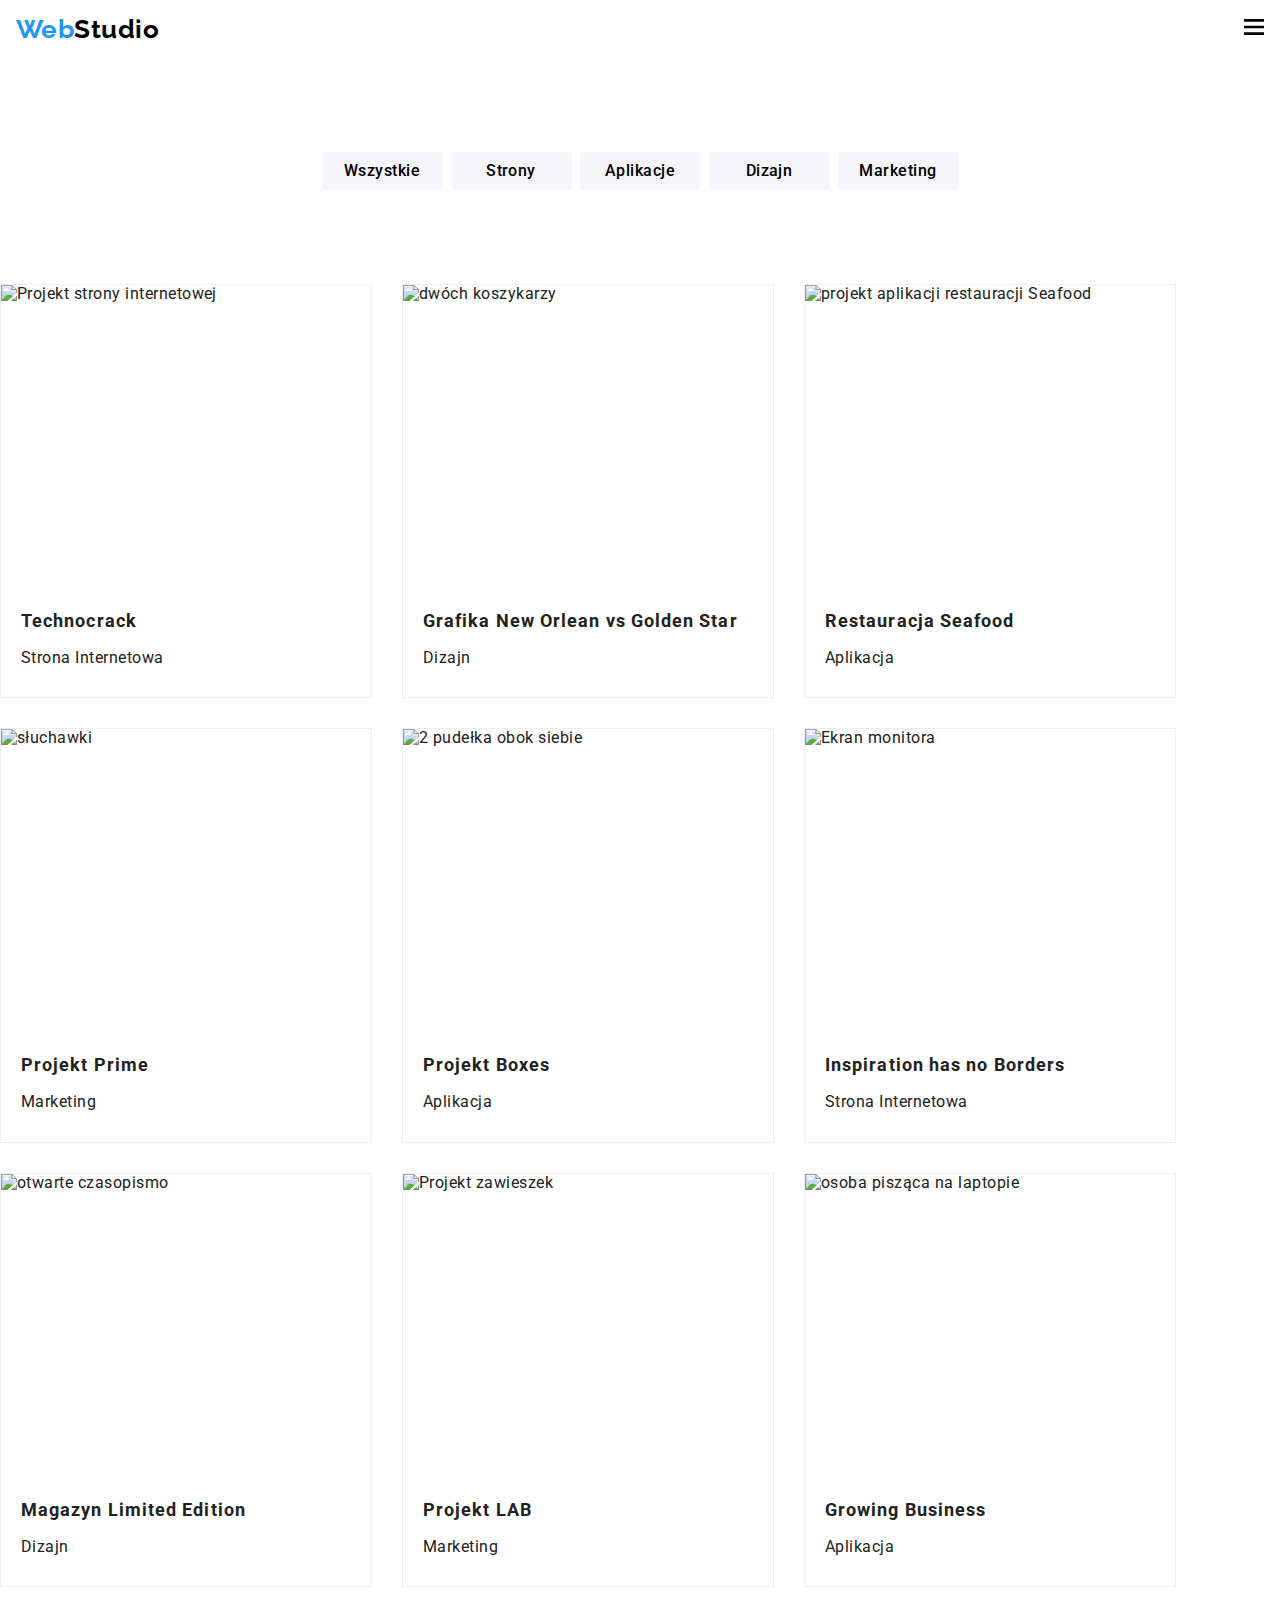
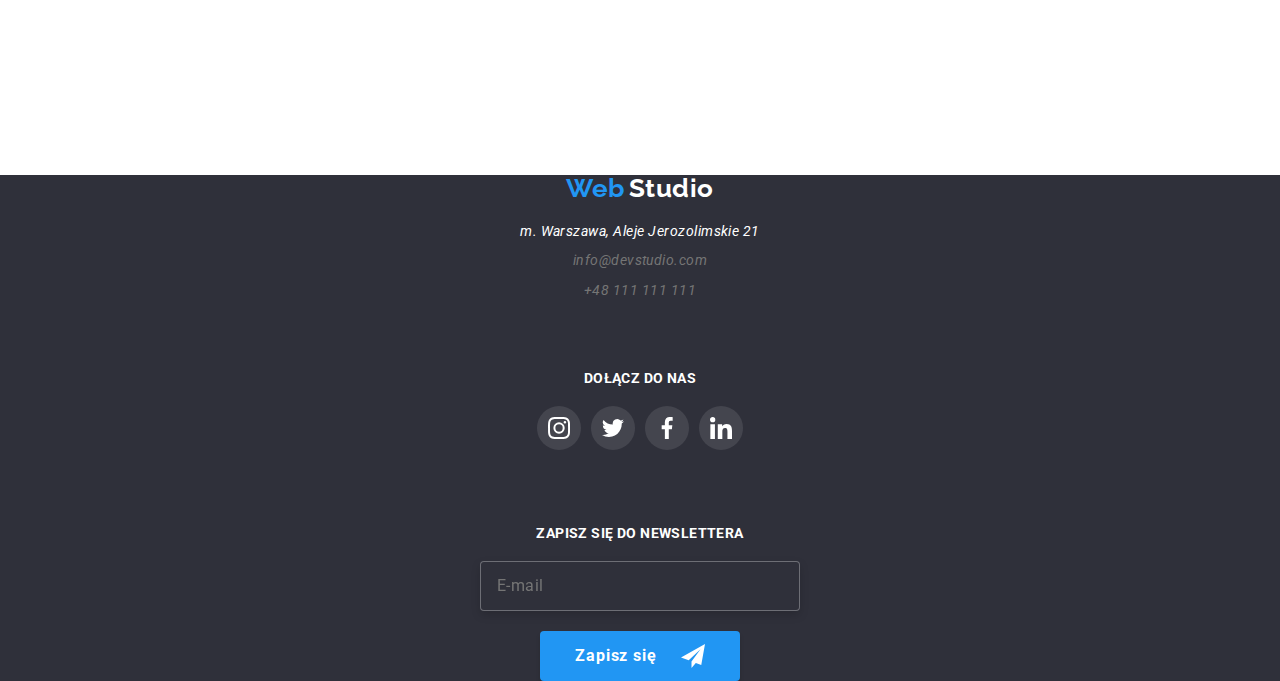
==== portfolio.html @ 6a8b22ce "index-mobile" ====
<!DOCTYPE html>
<html lang="pl">
	<head>
		<meta charset="UTF-8" />
		<meta http-equiv="X-UA-Compatible" content="IE=edge" />
		<meta name="viewport" content="width=device-width, initial-scale=1.0" />
		<link rel="preconnect" href="https://fonts.googleapis.com" />
		<link rel="preconnect" href="https://fonts.gstatic.com" crossorigin />
		<link
			href="https://fonts.googleapis.com/css2?family=Raleway:wght@700&family=Roboto:wght@400;500;700;900&display=swap"
			rel="stylesheet"
		/>
		<link rel="stylesheet" href="./css/modern-normalise.css" />
		<link rel="stylesheet" href="./css/main.min.css" />
		<title>Studio</title>
	</head>
	<body>
		<header class="header container">
			<a class="link" href="./index.html">
				<span class="header--logo-one">Web</span
				><span class="header--logo-two">Studio </span>
			</a>
			<nav class="navigation">
				<ul class="navigation__list">
					<li class="navigation__list-item">
						<a class="link" href="./index.html"
							><span class="link">Agencja</span></a
						>
					</li>
					<li class="navigation__list-item">
						<a class="link navigation--active" href="./portfolio.html"
							><span class="navigation--active-site">Portfolio</span></a
						>
					</li>
					<li class="navigation__list-item">
						<a class="link" href="#">Kontakt</a>
					</li>
				</ul>
			</nav>
			<ul class="contacts">
				<li>
					<a
						class="contacts__link header__link"
						href="mailto:info@devstudio.com"
					>
						<svg class="contacts__link--icon">
							<use
								href="./images/icons.svg#icon-envelope"
								width="16"
								height="12"
								y="2"
							></use></svg
						>info@devstudio.com</a
					>
				</li>
				<li>
					<a class="contacts__link header__link" href="tel:+48111111111">
						<svg class="contacts__link--icon">
							<use
								href="./images/icons.svg#icon-smartphone"
								width="10"
								height="16"
								x="3"
							></use></svg
						>+48 111 111 111
					</a>
				</li>
			</ul>
			<svg class="navigation__portable-menu">
				<use href="./images/icons.svg#icon-menu" width="24" height="16"></use>
			</svg>
		</header>
		<main>
			<div class="container">
				<section class="section">
					<ul class="filter">
						<li>
							<button class="filter__button" type="button">Wszystkie</button>
						</li>
						<li>
							<button class="filter__button" type="button">Strony</button>
						</li>
						<li>
							<button class="filter__button" type="button">Aplikacje</button>
						</li>
						<li>
							<button class="filter__button" type="button">Dizajn</button>
						</li>
						<li>
							<button class="filter__button" type="button">Marketing</button>
						</li>
					</ul>
				</section>
				<section class="section">
					<ul class="card">
						<li class="card__item">
							<img
								src="./images/portfolio-img-1.jpg"
								alt="Projekt strony internetowej"
								width="370"
								height="294"
							/>
							<div class="card__description">
								<h3>Technocrack</h3>
								<p>Strona Internetowa</p>
							</div>
							<div class="card__item--overlay">
								<p>
									Technocrack jest popularną platformą wykorzystywaną do
									rozpowszechniania koronawirusa. Firmy wykorzystują tę
									platformę do celów szpiegowskich i ataków na niezabezpieczone
									serwery konkurencji
								</p>
							</div>
						</li>
						<li class="card__item">
							<img
								src="./images/portfolio-img-2.jpg"
								alt="dwóch koszykarzy"
								width="370"
								height="294"
							/>
							<div class="card__description">
								<h3>Grafika New Orlean vs Golden Star</h3>
								<p>Dizajn</p>
							</div>
							<div class="card__item--overlay">
								<p>
									Technocrack jest popularną platformą wykorzystywaną do
									rozpowszechniania koronawirusa. Firmy wykorzystują tę
									platformę do celów szpiegowskich i ataków na niezabezpieczone
									serwery konkurencji
								</p>
							</div>
						</li>
						<li class="card__item">
							<img
								src="./images/portfolio-img-3.jpg"
								alt="projekt aplikacji restauracji Seafood"
								width="370"
								height="294"
							/>
							<div class="card__description">
								<h3>Restauracja Seafood</h3>
								<p>Aplikacja</p>
							</div>
							<div class="card__item--overlay">
								<p>
									Technocrack jest popularną platformą wykorzystywaną do
									rozpowszechniania koronawirusa. Firmy wykorzystują tę
									platformę do celów szpiegowskich i ataków na niezabezpieczone
									serwery konkurencji
								</p>
							</div>
						</li>
						<li class="card__item">
							<img
								src="./images/portfolio-img-4.jpg"
								alt="słuchawki"
								width="370"
								height="294"
							/>
							<div class="card__description">
								<h3>Projekt Prime</h3>
								<p>Marketing</p>
							</div>
							<div class="card__item--overlay">
								<p>
									Technocrack jest popularną platformą wykorzystywaną do
									rozpowszechniania koronawirusa. Firmy wykorzystują tę
									platformę do celów szpiegowskich i ataków na niezabezpieczone
									serwery konkurencji
								</p>
							</div>
						</li>
						<li class="card__item">
							<img
								src="./images/portfolio-img-5.jpg"
								alt="2 pudełka obok siebie"
								width="370"
								height="294"
							/>
							<div class="card__description">
								<h3>Projekt Boxes</h3>
								<p>Aplikacja</p>
							</div>
							<div class="card__item--overlay">
								<p>
									Technocrack jest popularną platformą wykorzystywaną do
									rozpowszechniania koronawirusa. Firmy wykorzystują tę
									platformę do celów szpiegowskich i ataków na niezabezpieczone
									serwery konkurencji
								</p>
							</div>
						</li>
						<li class="card__item">
							<img
								src="./images/portfolio-img-6.jpg"
								alt="Ekran monitora"
								width="370"
								height="294"
							/>
							<div class="card__description">
								<h3>Inspiration has no Borders</h3>
								<p>Strona Internetowa</p>
							</div>
							<div class="card__item--overlay">
								<p>
									Technocrack jest popularną platformą wykorzystywaną do
									rozpowszechniania koronawirusa. Firmy wykorzystują tę
									platformę do celów szpiegowskich i ataków na niezabezpieczone
									serwery konkurencji
								</p>
							</div>
						</li>
						<li class="card__item">
							<img
								src="./images/portfolio-img-7.jpg"
								alt="otwarte czasopismo"
								width="370"
								height="294"
							/>
							<div class="card__description">
								<h3>Magazyn Limited Edition</h3>
								<p>Dizajn</p>
							</div>
							<div class="card__item--overlay">
								<p>
									Technocrack jest popularną platformą wykorzystywaną do
									rozpowszechniania koronawirusa. Firmy wykorzystują tę
									platformę do celów szpiegowskich i ataków na niezabezpieczone
									serwery konkurencji
								</p>
							</div>
						</li>
						<li class="card__item">
							<img
								src="./images/portfolio-img-8.jpg"
								alt="Projekt zawieszek"
								width="370"
								height="294"
							/>
							<div class="card__description">
								<h3>Projekt LAB</h3>
								<p>Marketing</p>
							</div>
							<div class="card__item--overlay">
								<p>
									Technocrack jest popularną platformą wykorzystywaną do
									rozpowszechniania koronawirusa. Firmy wykorzystują tę
									platformę do celów szpiegowskich i ataków na niezabezpieczone
									serwery konkurencji
								</p>
							</div>
						</li>
						<li class="card__item">
							<img
								src="./images/portfolio-img-9.jpg"
								alt="osoba pisząca na laptopie"
								width="370"
								height="294"
							/>
							<div class="card__description">
								<h3>Growing Business</h3>
								<p>Aplikacja</p>
							</div>
							<div class="card__item--overlay">
								<p>
									Technocrack jest popularną platformą wykorzystywaną do
									rozpowszechniania koronawirusa. Firmy wykorzystują tę
									platformę do celów szpiegowskich i ataków na niezabezpieczone
									serwery konkurencji
								</p>
							</div>
						</li>
					</ul>
				</section>
			</div>
		</main>
		<footer class="footer">
			<div class="footer__contacts">
				<a class="logo" href="./index.html">
					<span class="header--logo-one">Web</span>
					<span class="logo--three">Studio</span>
				</a>
				<address class="address">
					m. Warszawa, Aleje Jerozolimskie 21
					<a
						class="adress__contacts address__link"
						href="mailto:info@devstudio.com"
						>info@devstudio.com</a
					>
					<a class="adress__contacts address__link" href="tel:+48111111111"
						>+48 111 111 111</a
					>
				</address>
			</div>
			<div class="join-us">
				<p class="join-us--text">Dołącz do nas</p>
				<ul class="social-list">
					<li>
						<svg class="social-list--icons">
							<use
								href="./images/icons.svg#icon-instagram-2"
								width="22"
								height="22"
								x="11"
								y="11"
							></use>
						</svg>
					</li>
					<li>
						<svg class="social-list--icons">
							<use
								href="./images/icons.svg#icon-twitter-1"
								width="22"
								height="22"
								x="11"
								y="11"
							></use>
						</svg>
					</li>
					<li>
						<svg class="social-list--icons">
							<use
								href="./images/icons.svg#icon-facebook-1"
								width="22"
								height="22"
								x="11"
								y="11"
							></use>
						</svg>
					</li>
					<li>
						<svg class="social-list--icons">
							<use
								href="./images/icons.svg#icon-linkedin-1"
								width="22"
								height="22"
								x="11"
								y="11"
							></use>
						</svg>
					</li>
				</ul>
			</div>
			<div class="newsletter">
				<p>ZAPISZ SIĘ DO NEWSLETTERA</p>
				<form class="newsletter__form">
					<input type="text" placeholder="E-mail" name="email" required />
					<button type="submit">
						<span>Zapisz się</span>
						<svg class="newsletter__submit-icon">
							<use
								href="./images/icons.svg#icon-send"
								height="24"
								width="24"
							></use>
						</svg>
					</button>
				</form>
			</div>
		</footer>
	</body>
</html>
---- css/modern-normalise.css ----
/*! modern-normalize v1.1.0 | MIT License | https://github.com/sindresorhus/modern-normalize */

/*
Document
========
*/

/**
Use a better box model (opinionated).
*/

*,
::before,
::after {
	box-sizing: border-box;
}

/**
Use a more readable tab size (opinionated).
*/

html {
	-moz-tab-size: 4;
	tab-size: 4;
}

/**
1. Correct the line height in all browsers.
2. Prevent adjustments of font size after orientation changes in iOS.
*/

html {
	line-height: 1.15; /* 1 */
	-webkit-text-size-adjust: 100%; /* 2 */
}

/*
Sections
========
*/

/**
Remove the margin in all browsers.
*/

body {
	margin: 0 auto;
}

/**
Improve consistency of default fonts in all browsers. (https://github.com/sindresorhus/modern-normalize/issues/3)
*/

body {
	font-family:
		system-ui,
		-apple-system, /* Firefox supports this but not yet `system-ui` */
		'Segoe UI',
		Roboto,
		Helvetica,
		Arial,
		sans-serif,
		'Apple Color Emoji',
		'Segoe UI Emoji';
}

/*
Grouping content
================
*/

/**
1. Add the correct height in Firefox.
2. Correct the inheritance of border color in Firefox. (https://bugzilla.mozilla.org/show_bug.cgi?id=190655)
*/

hr {
	height: 0; /* 1 */
	color: inherit; /* 2 */
}

/*
Text-level semantics
====================
*/

/**
Add the correct text decoration in Chrome, Edge, and Safari.
*/

abbr[title] {
	text-decoration: underline dotted;
}

/**
Add the correct font weight in Edge and Safari.
*/

b,
strong {
	font-weight: bolder;
}

/**
1. Improve consistency of default fonts in all browsers. (https://github.com/sindresorhus/modern-normalize/issues/3)
2. Correct the odd 'em' font sizing in all browsers.
*/

code,
kbd,
samp,
pre {
	font-family:
		ui-monospace,
		SFMono-Regular,
		Consolas,
		'Liberation Mono',
		Menlo,
		monospace; /* 1 */
	font-size: 1em; /* 2 */
}

/**
Add the correct font size in all browsers.
*/

small {
	font-size: 80%;
}

/**
Prevent 'sub' and 'sup' elements from affecting the line height in all browsers.
*/

sub,
sup {
	font-size: 75%;
	line-height: 0;
	position: relative;
	vertical-align: baseline;
}

sub {
	bottom: -0.25em;
}

sup {
	top: -0.5em;
}

/*
Tabular data
============
*/

/**
1. Remove text indentation from table contents in Chrome and Safari. (https://bugs.chromium.org/p/chromium/issues/detail?id=999088, https://bugs.webkit.org/show_bug.cgi?id=201297)
2. Correct table border color inheritance in all Chrome and Safari. (https://bugs.chromium.org/p/chromium/issues/detail?id=935729, https://bugs.webkit.org/show_bug.cgi?id=195016)
*/

table {
	text-indent: 0; /* 1 */
	border-color: inherit; /* 2 */
}

/*
Forms
=====
*/

/**
1. Change the font styles in all browsers.
2. Remove the margin in Firefox and Safari.
*/

button,
input,
optgroup,
select,
textarea {
	font-family: inherit; /* 1 */
	font-size: 100%; /* 1 */
	line-height: 1.15; /* 1 */
	margin: 0; /* 2 */
}

/**
Remove the inheritance of text transform in Edge and Firefox.
1. Remove the inheritance of text transform in Firefox.
*/

button,
select { /* 1 */
	text-transform: none;
}

/**
Correct the inability to style clickable types in iOS and Safari.
*/

button,
[type='button'],
[type='reset'],
[type='submit'] {
	-webkit-appearance: button;
}

/**
Remove the inner border and padding in Firefox.
*/

::-moz-focus-inner {
	border-style: none;
	padding: 0;
}

/**
Restore the focus styles unset by the previous rule.
*/

:-moz-focusring {
	outline: 1px dotted ButtonText;
}

/**
Remove the additional ':invalid' styles in Firefox.
See: https://github.com/mozilla/gecko-dev/blob/2f9eacd9d3d995c937b4251a5557d95d494c9be1/layout/style/res/forms.css#L728-L737
*/

:-moz-ui-invalid {
	box-shadow: none;
}

/**
Remove the padding so developers are not caught out when they zero out 'fieldset' elements in all browsers.
*/

legend {
	padding: 0;
}

/**
Add the correct vertical alignment in Chrome and Firefox.
*/

progress {
	vertical-align: baseline;
}

/**
Correct the cursor style of increment and decrement buttons in Safari.
*/

::-webkit-inner-spin-button,
::-webkit-outer-spin-button {
	height: auto;
}

/**
1. Correct the odd appearance in Chrome and Safari.
2. Correct the outline style in Safari.
*/

[type='search'] {
	-webkit-appearance: textfield; /* 1 */
	outline-offset: -2px; /* 2 */
}

/**
Remove the inner padding in Chrome and Safari on macOS.
*/

::-webkit-search-decoration {
	-webkit-appearance: none;
}

/**
1. Correct the inability to style clickable types in iOS and Safari.
2. Change font properties to 'inherit' in Safari.
*/

::-webkit-file-upload-button {
	-webkit-appearance: button; /* 1 */
	font: inherit; /* 2 */
}

/*
Interactive
===========
*/

/*
Add the correct display in Chrome and Safari.
*/

summary {
	display: list-item;
}
---- css/main.min.css ----
.background{display:flex;justify-content:center;align-items:center;flex-direction:column;max-width:1600px;height:400px;gap:30px;background:rgba(47,48,58,.4) url(../images/bg.jpg);background-repeat:no-repeat;background-size:cover;background-position:center;background-blend-mode:darken;box-shadow:0 4px 4px rgba(47,48,58,.4);border-top:1px solid #ececec}.background__order-button{width:200px;height:50px;font-weight:700;line-height:188%;letter-spacing:.06em;color:#fff;background:#2196f3;box-shadow:0px 4px 4px rgba(0,0,0,.15);border-radius:4px;cursor:pointer}.header{display:flex;justify-content:space-between;align-items:center;margin:0 auto;padding:16px 16px;gap:93px}.header__link{text-decoration:none;color:#000;transition:color 250ms cubic-bezier(0.4, 0, 0.2, 1),fill 250ms cubic-bezier(0.4, 0, 0.2, 1)}.header__link:visited{color:#212121}.header__link:hover,.header__link:focus{color:#2196f3;fill:#2196f3}.header--logo-one{font-weight:700;font-size:26px;font-family:"raleway",sans-serif;line-height:100%;color:#2196f3}.header--logo-two{font-weight:700;font-size:26px;font-family:"raleway",sans-serif;line-height:100%;color:#000}.navigation{display:none}.navigation__portable-menu{width:20px;height:20px}.contacts{display:none}.strengths{display:flex;flex-direction:column;flex-wrap:wrap;gap:30px;margin:0 15px}.strengths--icon{display:flex;align-items:center;justify-content:center;width:100%;height:120px;background-color:#f5f5fa;margin-bottom:30px}.strengths__title{font-weight:700;font-size:14px;line-height:100%;text-align:center;text-transform:uppercase}.strengths__description{margin-top:10px;font-size:14px;line-height:146%;text-align:s;color:#757575}.job__section{display:none}.jobs{display:flex;flex-direction:row;flex-wrap:wrap;gap:30px}.jobs__description{display:flex;justify-content:center;align-items:center;flex-direction:row;position:absolute;bottom:0;width:370px;height:70px;background-color:rgba(47,48,58,.8);color:#fff}.jobs__img{padding:0 15px;display:flex;justify-content:center;position:relative}.team{padding:60px 0;background-color:#f5f5fa;width:100%;height:100%}.team__position{display:flex;flex-flow:row wrap;gap:30px}.team__member{margin:0 auto;width:270px;height:428px;background:#fff;box-shadow:0px 1px 3px rgba(0,0,0,.12),0px 1px 1px rgba(0,0,0,.14),0px 2px 1px rgba(0,0,0,.2);border-radius:0px 0px 4px 4px}.team__member--position{display:flex;flex-direction:column;padding-top:30px;gap:10px}.team__member-name{font-weight:500;line-height:100%;text-align:center}.team__member-job{line-height:100%;text-align:center;color:#757575}.team__member-social{display:flex;justify-content:center;margin-top:16px;gap:10px}.team__member-social--icon{fill:#afb1b8;width:44px;height:44px;border-radius:50%;transition:fill,background-color 250ms cubic-bezier(0.4, 0, 0.2, 1);cursor:pointer}.team__member-social--icon:hover,.team__member-social--icon:focus{background-color:#2196f3;fill:#fff}.partners{display:flex;flex-direction:row;justify-content:center;flex-wrap:wrap;gap:30px}.partners__box{width:170px;height:92px;border:1px solid #afb1b8;border-radius:4px;fill:#afb1b8;transition:fill 250ms cubic-bezier(0.4, 0, 0.2, 1);cursor:pointer}.partners__box:hover{fill:#2196f3;border-color:#2196f3}.footer{display:flex;flex-direction:column;justify-content:center;text-align:center;width:100%;height:100%;gap:70px;background-color:#2f303a}.footer__contacts{display:flex;flex-direction:column;align-self:center}.logo{text-decoration:none;padding-bottom:20px}.logo--three{color:#fff;font-weight:700;font-size:26px;font-family:"raleway",sans-serif;line-height:100%}.address{display:flex;flex-direction:column;gap:9px;font-size:14px;line-height:146%;color:#fff}.address__contacts{font-weight:400;font-size:14px;line-height:171%;letter-spacing:.03em}.address__link{text-decoration:none;color:#757575;transition:color 250ms cubic-bezier(0.4, 0, 0.2, 1),fill 250ms cubic-bezier(0.4, 0, 0.2, 1)}.address__link:visited{color:#212121}.address__link:hover,.address__link:focus{color:#2196f3;fill:#2196f3}.join-us{display:flex;flex-direction:column;align-self:center}.join-us--text{padding-bottom:20px;font-weight:700;font-size:14px;line-height:16px;letter-spacing:.03em;text-transform:uppercase;color:#fff}.social-list{display:flex;flex-direction:row;gap:10px}.social-list--icons{background-color:rgba(255,255,255,.1);color:#757575;width:44px;height:44px;border-radius:50%;cursor:pointer;fill:#fff;transition:background-color 250ms cubic-bezier(0.4, 0, 0.2, 1)}.social-list--icons:hover,.social-list--icons:focus{background-color:#2196f3}.newsletter{display:flex;flex-direction:column;align-self:center}.newsletter p{padding-bottom:20px;font-weight:700;font-size:14px;line-height:16px;letter-spacing:.03em;text-transform:uppercase;color:#fff}.newsletter__form{display:flex;flex-direction:column;gap:20px}.newsletter__form button{margin:auto;display:flex;justify-content:center;align-items:center;flex-direction:row;width:200px;height:50px;gap:24px;font-weight:700;font-size:16px;line-height:30px;letter-spacing:.06em;color:#fff;fill:#fff;background:#2196f3;box-shadow:0px 4px 4px rgba(0,0,0,.15);border-radius:4px;border:none;cursor:pointer}.newsletter__form input{background-color:#2f303a;color:rgba(255,255,255,.6);min-width:320px;margin:0 auto;padding-left:16px;height:50px;font-weight:400;font-size:16px;line-height:125%;letter-spacing:.03em;border:1px solid rgba(255,255,255,.3);filter:drop-shadow(0px 4px 4px rgba(0, 0, 0, 0.15));border-radius:4px}.newsletter__submit-icon{width:24px;height:24px}.backdrop{position:fixed;left:0;top:0;width:100%;height:100%;background-color:rgba(0,0,0,.1);transition:transform .5s,opacity .5s,visibility .5s;transform:translateX(0) translateY(0) scale(1);opacity:1;visibility:visible}.close-btn{position:absolute;top:8px;right:8px;width:30px;height:30px;background-color:#fff;border:1px solid rgba(0,0,0,.1);border-radius:50%;cursor:pointer}.is-hidden{opacity:0;visibility:hidden;pointer-events:none;opacity:0}.modal{position:absolute;top:50%;left:50%;transform:translate(-50%, -50%);padding:0 15px;width:528px;min-height:581px;background-color:#fff}.modal__agrement{display:flex;flex-direction:row-reverse;flex-wrap:nowrap;gap:8px}.modal__agrement--blue-text{color:#2196f3}.modal__agrement span{font-weight:400;font-size:14px;line-height:171%;letter-spacing:.03em;color:#757575}.modal__agrement--checkbox{display:flex;align-self:center;width:16px;height:15px}.modal__text{display:flex;flex-direction:column;position:relative;margin-bottom:10px;font-weight:400;font-size:12px;line-height:14px;letter-spacing:.01em;color:#757575}.modal__input{display:inline-block;margin-top:4px;padding-left:42px;width:448px;height:40px;border:1px solid rgba(33,33,33,.2);border-radius:4px;transition:border-color 250ms cubic-bezier(0.4, 0, 0.2, 1)}.modal__input--icon{position:absolute;bottom:11px;margin-left:12px;width:18px;height:18px;fill:#000;transition:fill 250ms cubic-bezier(0.4, 0, 0.2, 1)}.modal__textarea{margin-top:4px;padding-top:12px;padding-left:16px;resize:none;width:448px;border:1px solid rgba(33,33,33,.2);border-radius:4px;transition:border-color 250ms cubic-bezier(0.4, 0, 0.2, 1)}.modal__form{display:flex;justify-content:center;align-items:center;flex-direction:column}.modal__submit-btn{display:flex;justify-content:center;align-items:center;flex-direction:row;margin-top:28px;width:200px;height:50px;font-weight:700;font-size:16px;line-height:188%;letter-spacing:.06em;color:#fff;background-color:#2196f3;box-shadow:0px 4px 4px rgba(0,0,0,.15);border-radius:4px;border:none;cursor:pointer}.modal__input:focus,.modal__input:active,.modal__textarea:active,.modal__textarea:focus{outline-style:none;border-color:#2196f3}.modal__input:focus+.modal__input--icon,.modal__input:active+.modal__input--icon{fill:#2196f3}.filter{display:flex;flex-direction:row;justify-content:center;gap:8px}.filter__button{width:121px;height:38px;text-align:center;font-weight:500;font-size:16px;line-height:139%;letter-spacing:.03em;background-color:#f5f5fa;border-radius:4px;border:0;cursor:pointer;transition:box-shadow,color,background-color 250ms cubic-bezier(0.4, 0, 0.2, 1)}.filter__button:focus,.filter__button:hover,.filter__button:active{background-color:#2196f3;border-radius:4px;color:#fff;box-shadow:0px 4px 4px rgba(0,0,0,.25)}.card{display:flex;flex-wrap:wrap;padding-bottom:94px;gap:30px;-moz-column-gap:30px;column-gap:30px}.card__item{display:block;position:relative;overflow:hidden;border:1px solid #eee;cursor:pointer;transition:box-shadow 250ms cubic-bezier(0.4, 0, 0.2, 1)}.card__item:hover{box-shadow:0px 1px 1p rgba(0,0,0,.12),0px 4px 4px rgba(0,0,0,.06),1px 4px 6px rgba(0,0,0,.16)}.card__item:hover .card__item--overlay{transform:translateY(0)}.card__item img{display:block}.card__item--overlay{display:flex;align-items:center;position:absolute;top:0;left:0;width:100%;height:294px;transform:translateY(100%);transition:transform 250ms cubic-bezier(0.4, 0, 0.2, 1);background-color:#2196f3}.card__item--overlay p{color:#fff;font-weight:400;font-size:18px;line-height:156%;letter-spacing:.03em;padding:0 35px}.card__description{display:flex;flex-direction:column;position:relative;padding:24px 20px;gap:4px;z-index:3;background-color:#fff}.card__description h3{font-weight:700;font-size:18px;line-height:200%;letter-spacing:.06em}.card__description p{font-weight:400;font-size:16px;line-height:188%;letter-spacing:.03em}*{margin:0;padding:0;box-sizing:border-box;list-style:none;text-decoration:none}body{letter-spacing:.03em;font-weight:400;font-size:16px;letter-spacing:.03em;color:#212121;font-family:"Roboto",sans-serif}.container{margin:0 auto;width:100%}.section{margin:94px 0}h1{text-align:center;align-items:center;font-weight:900;font-size:44px;line-height:136%;letter-spacing:.06em;text-transform:uppercase;color:#fff}h2{font-weight:700;font-size:36px;line-height:100%;text-align:center;margin-bottom:50px}h4{font-weight:700;font-size:20px;line-height:23px;text-align:center;letter-spacing:.03em;color:#212121;padding:39px 0 12px 0}.menu-toggle{min-height:40px;min-width:40px;display:flex;align-items:center;justify-content:center;margin:0;padding:0;background-color:rgba(0,0,0,0);cursor:pointer;border:none;border-radius:50%;outline:none}.menu-container{position:fixed;top:0;left:0;width:100vw;height:100vh;padding:48px 40px;background-color:#fff;z-index:10;transform:translateX(100%);transition:transform 250ms ease-in-out}.menu-container.is-open{transform:translateX(0)}.menu-container .menu-toggle{position:absolute;top:16px;right:16px;color:#212121}.mobile-contacts{display:flex;flex-direction:column;gap:36px;list-style:none}.mobile-contacts__link{display:flex;flex-direction:column;color:#212121;text-decoration:none;font-weight:500;font-size:40px;line-height:47px;letter-spacing:.02em;color:#212121}.mobile-contacts__contacts{font-weight:500;font-size:40px;line-height:47px;letter-spacing:.02em;color:#212121}.mobile-contacts__social{display:flex;font-weight:500;font-size:18px;line-height:122%;letter-spacing:.02em;color:#2196f3}.mobile-contacts__social:not(:first-child):before{content:"";margin-right:10px;width:1px;height:22px;background-color:#757575}.mobile{position:absolute;bottom:48px;display:flex;flex-direction:row;gap:10px}.mobile-menu__phone{font-weight:500;font-size:34px;line-height:40px;letter-spacing:.02em;color:#2196f3}.mobile-menu__mail{font-weight:500;font-size:24px;line-height:28px;letter-spacing:.02em;color:#757575}.qwe{position:absolute;bottom:134px;display:flex;flex-direction:column;gap:32px}/*# sourceMappingURL=main.min.css.map */
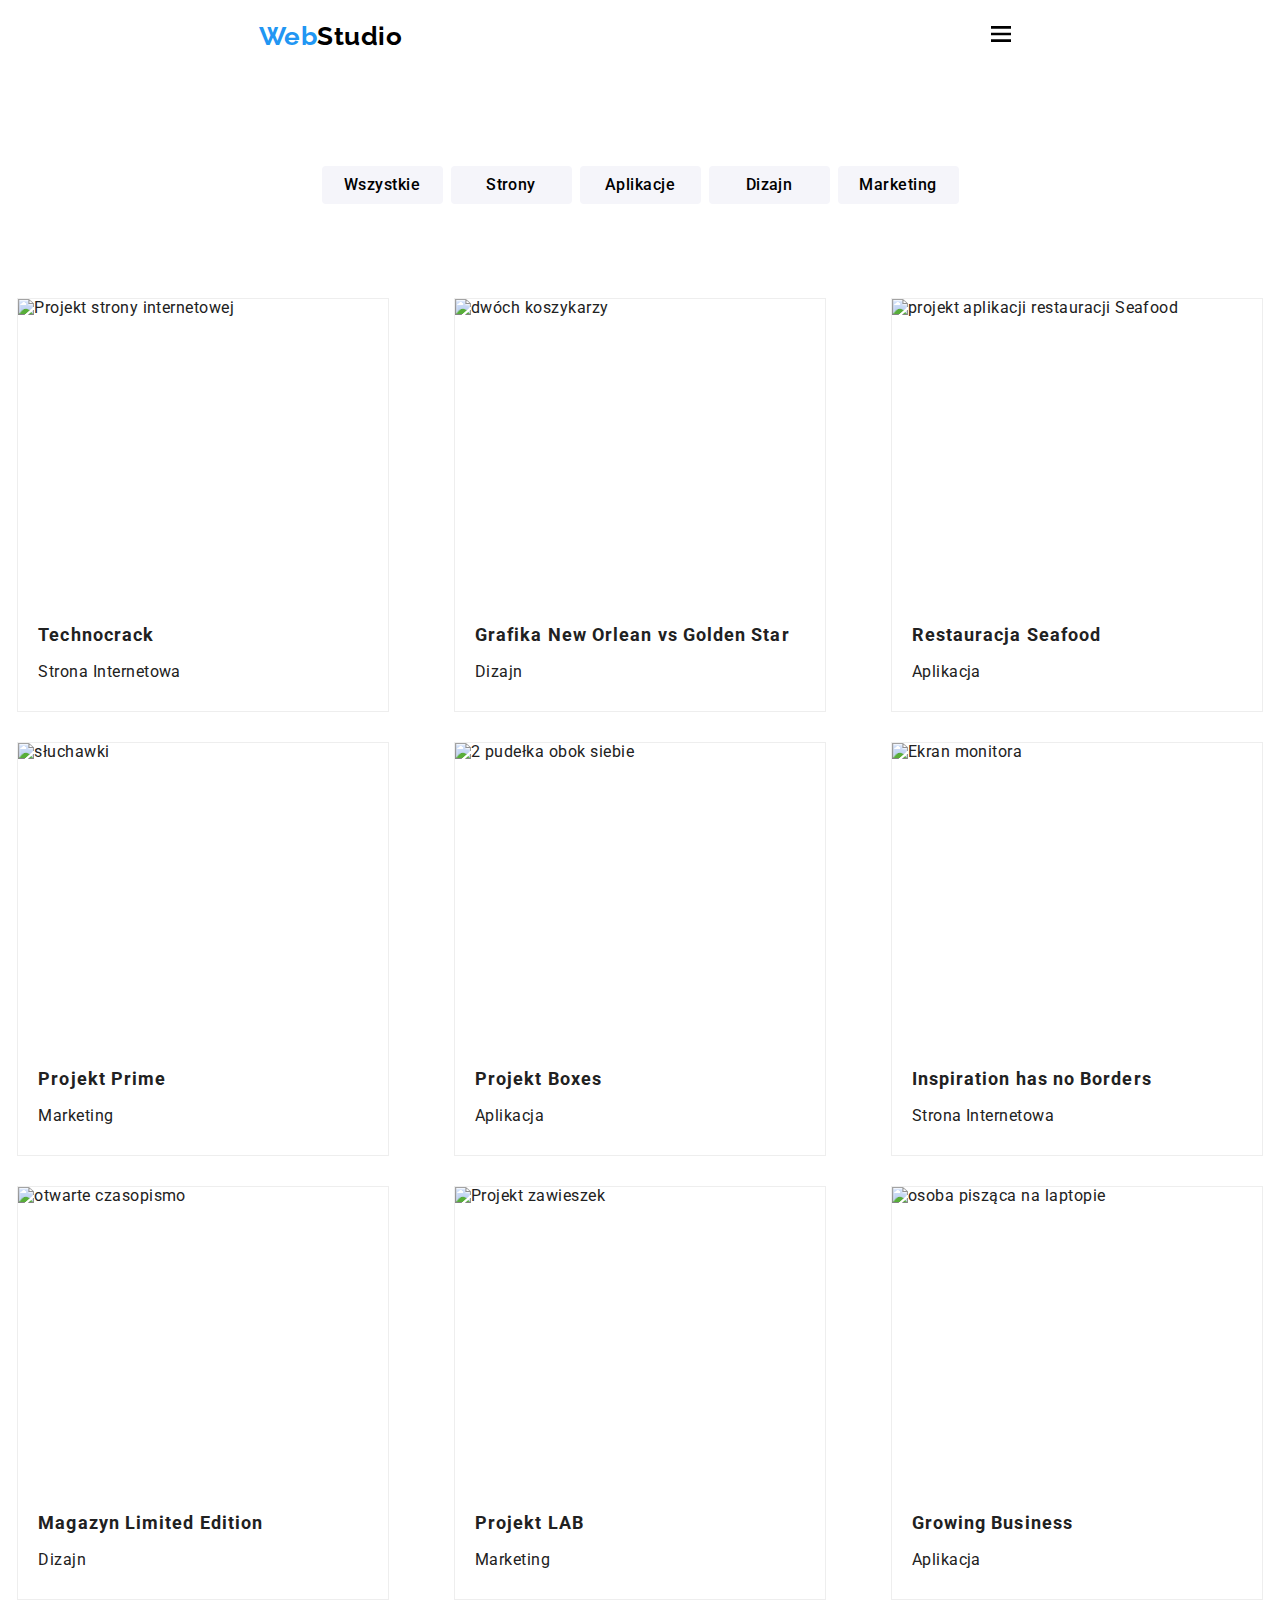
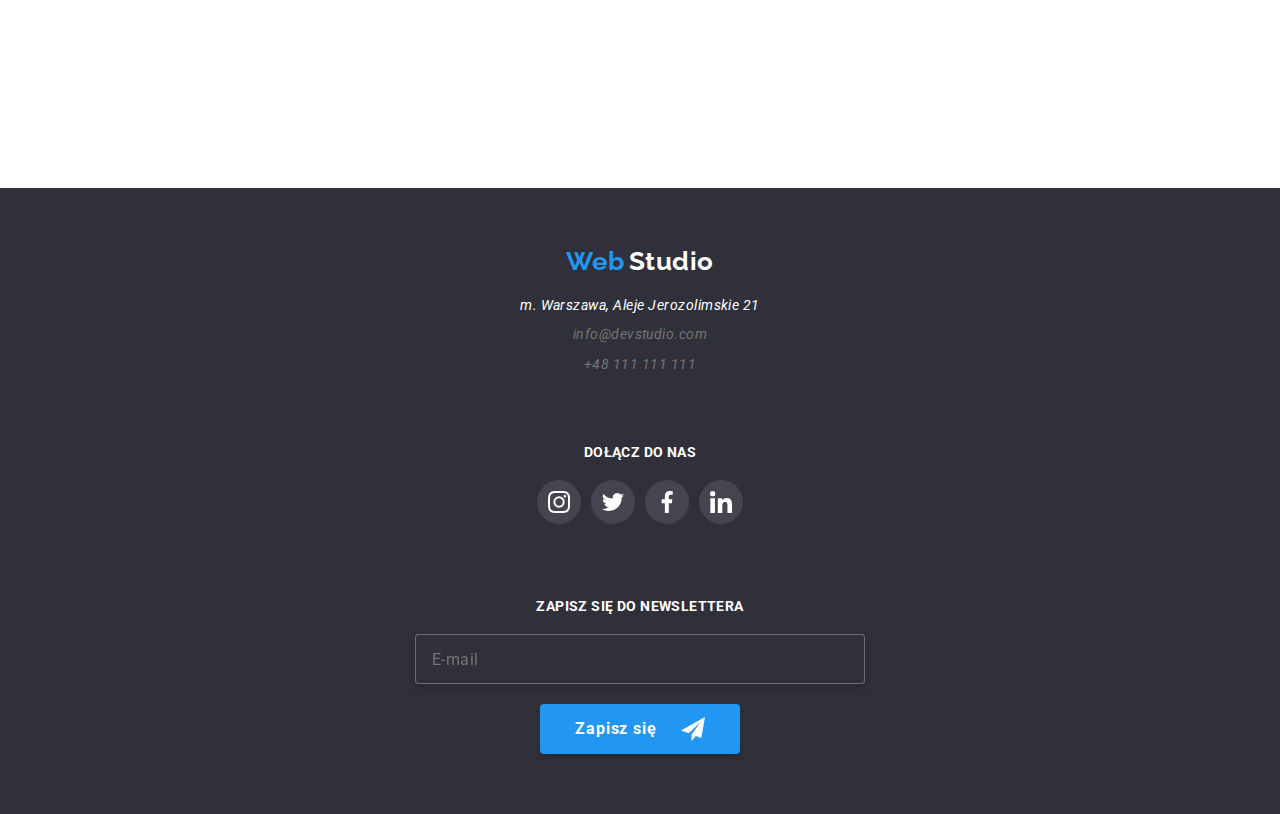
==== commit 728be44c: "a" ====
--- a/portfolio.html
+++ b/portfolio.html
@@ -66,9 +66,16 @@
 					</a>
 				</li>
 			</ul>
-			<svg class="navigation__portable-menu">
-				<use href="./images/icons.svg#icon-menu" width="24" height="16"></use>
-			</svg>
+			<button class="menu-toggle js-open-menu"
+         				 aria-expanded="false"
+         				 aria-controls="mobile-menu">
+					<svg class="header-btn active-btn">
+						<use href="./images/icons.svg#icon-menu"
+							width="24"
+							height="16"
+						</use>
+					</svg>
+				</button>
 		</header>
 		<main>
 			<div class="container">
--- a/css/main.min.css
+++ b/css/main.min.css
@@ -1 +1 @@
-.background{display:flex;justify-content:center;align-items:center;flex-direction:column;max-width:1600px;height:400px;gap:30px;background:rgba(47,48,58,.4) url(../images/bg.jpg);background-repeat:no-repeat;background-size:cover;background-position:center;background-blend-mode:darken;box-shadow:0 4px 4px rgba(47,48,58,.4);border-top:1px solid #ececec}.background__order-button{width:200px;height:50px;font-weight:700;line-height:188%;letter-spacing:.06em;color:#fff;background:#2196f3;box-shadow:0px 4px 4px rgba(0,0,0,.15);border-radius:4px;cursor:pointer}.header{display:flex;justify-content:space-between;align-items:center;margin:0 auto;padding:16px 16px;gap:93px}.header__link{text-decoration:none;color:#000;transition:color 250ms cubic-bezier(0.4, 0, 0.2, 1),fill 250ms cubic-bezier(0.4, 0, 0.2, 1)}.header__link:visited{color:#212121}.header__link:hover,.header__link:focus{color:#2196f3;fill:#2196f3}.header--logo-one{font-weight:700;font-size:26px;font-family:"raleway",sans-serif;line-height:100%;color:#2196f3}.header--logo-two{font-weight:700;font-size:26px;font-family:"raleway",sans-serif;line-height:100%;color:#000}.navigation{display:none}.navigation__portable-menu{width:20px;height:20px}.contacts{display:none}.strengths{display:flex;flex-direction:column;flex-wrap:wrap;gap:30px;margin:0 15px}.strengths--icon{display:flex;align-items:center;justify-content:center;width:100%;height:120px;background-color:#f5f5fa;margin-bottom:30px}.strengths__title{font-weight:700;font-size:14px;line-height:100%;text-align:center;text-transform:uppercase}.strengths__description{margin-top:10px;font-size:14px;line-height:146%;text-align:s;color:#757575}.job__section{display:none}.jobs{display:flex;flex-direction:row;flex-wrap:wrap;gap:30px}.jobs__description{display:flex;justify-content:center;align-items:center;flex-direction:row;position:absolute;bottom:0;width:370px;height:70px;background-color:rgba(47,48,58,.8);color:#fff}.jobs__img{padding:0 15px;display:flex;justify-content:center;position:relative}.team{padding:60px 0;background-color:#f5f5fa;width:100%;height:100%}.team__position{display:flex;flex-flow:row wrap;gap:30px}.team__member{margin:0 auto;width:270px;height:428px;background:#fff;box-shadow:0px 1px 3px rgba(0,0,0,.12),0px 1px 1px rgba(0,0,0,.14),0px 2px 1px rgba(0,0,0,.2);border-radius:0px 0px 4px 4px}.team__member--position{display:flex;flex-direction:column;padding-top:30px;gap:10px}.team__member-name{font-weight:500;line-height:100%;text-align:center}.team__member-job{line-height:100%;text-align:center;color:#757575}.team__member-social{display:flex;justify-content:center;margin-top:16px;gap:10px}.team__member-social--icon{fill:#afb1b8;width:44px;height:44px;border-radius:50%;transition:fill,background-color 250ms cubic-bezier(0.4, 0, 0.2, 1);cursor:pointer}.team__member-social--icon:hover,.team__member-social--icon:focus{background-color:#2196f3;fill:#fff}.partners{display:flex;flex-direction:row;justify-content:center;flex-wrap:wrap;gap:30px}.partners__box{width:170px;height:92px;border:1px solid #afb1b8;border-radius:4px;fill:#afb1b8;transition:fill 250ms cubic-bezier(0.4, 0, 0.2, 1);cursor:pointer}.partners__box:hover{fill:#2196f3;border-color:#2196f3}.footer{display:flex;flex-direction:column;justify-content:center;text-align:center;width:100%;height:100%;gap:70px;background-color:#2f303a}.footer__contacts{display:flex;flex-direction:column;align-self:center}.logo{text-decoration:none;padding-bottom:20px}.logo--three{color:#fff;font-weight:700;font-size:26px;font-family:"raleway",sans-serif;line-height:100%}.address{display:flex;flex-direction:column;gap:9px;font-size:14px;line-height:146%;color:#fff}.address__contacts{font-weight:400;font-size:14px;line-height:171%;letter-spacing:.03em}.address__link{text-decoration:none;color:#757575;transition:color 250ms cubic-bezier(0.4, 0, 0.2, 1),fill 250ms cubic-bezier(0.4, 0, 0.2, 1)}.address__link:visited{color:#212121}.address__link:hover,.address__link:focus{color:#2196f3;fill:#2196f3}.join-us{display:flex;flex-direction:column;align-self:center}.join-us--text{padding-bottom:20px;font-weight:700;font-size:14px;line-height:16px;letter-spacing:.03em;text-transform:uppercase;color:#fff}.social-list{display:flex;flex-direction:row;gap:10px}.social-list--icons{background-color:rgba(255,255,255,.1);color:#757575;width:44px;height:44px;border-radius:50%;cursor:pointer;fill:#fff;transition:background-color 250ms cubic-bezier(0.4, 0, 0.2, 1)}.social-list--icons:hover,.social-list--icons:focus{background-color:#2196f3}.newsletter{display:flex;flex-direction:column;align-self:center}.newsletter p{padding-bottom:20px;font-weight:700;font-size:14px;line-height:16px;letter-spacing:.03em;text-transform:uppercase;color:#fff}.newsletter__form{display:flex;flex-direction:column;gap:20px}.newsletter__form button{margin:auto;display:flex;justify-content:center;align-items:center;flex-direction:row;width:200px;height:50px;gap:24px;font-weight:700;font-size:16px;line-height:30px;letter-spacing:.06em;color:#fff;fill:#fff;background:#2196f3;box-shadow:0px 4px 4px rgba(0,0,0,.15);border-radius:4px;border:none;cursor:pointer}.newsletter__form input{background-color:#2f303a;color:rgba(255,255,255,.6);min-width:320px;margin:0 auto;padding-left:16px;height:50px;font-weight:400;font-size:16px;line-height:125%;letter-spacing:.03em;border:1px solid rgba(255,255,255,.3);filter:drop-shadow(0px 4px 4px rgba(0, 0, 0, 0.15));border-radius:4px}.newsletter__submit-icon{width:24px;height:24px}.backdrop{position:fixed;left:0;top:0;width:100%;height:100%;background-color:rgba(0,0,0,.1);transition:transform .5s,opacity .5s,visibility .5s;transform:translateX(0) translateY(0) scale(1);opacity:1;visibility:visible}.close-btn{position:absolute;top:8px;right:8px;width:30px;height:30px;background-color:#fff;border:1px solid rgba(0,0,0,.1);border-radius:50%;cursor:pointer}.is-hidden{opacity:0;visibility:hidden;pointer-events:none;opacity:0}.modal{position:absolute;top:50%;left:50%;transform:translate(-50%, -50%);padding:0 15px;width:528px;min-height:581px;background-color:#fff}.modal__agrement{display:flex;flex-direction:row-reverse;flex-wrap:nowrap;gap:8px}.modal__agrement--blue-text{color:#2196f3}.modal__agrement span{font-weight:400;font-size:14px;line-height:171%;letter-spacing:.03em;color:#757575}.modal__agrement--checkbox{display:flex;align-self:center;width:16px;height:15px}.modal__text{display:flex;flex-direction:column;position:relative;margin-bottom:10px;font-weight:400;font-size:12px;line-height:14px;letter-spacing:.01em;color:#757575}.modal__input{display:inline-block;margin-top:4px;padding-left:42px;width:448px;height:40px;border:1px solid rgba(33,33,33,.2);border-radius:4px;transition:border-color 250ms cubic-bezier(0.4, 0, 0.2, 1)}.modal__input--icon{position:absolute;bottom:11px;margin-left:12px;width:18px;height:18px;fill:#000;transition:fill 250ms cubic-bezier(0.4, 0, 0.2, 1)}.modal__textarea{margin-top:4px;padding-top:12px;padding-left:16px;resize:none;width:448px;border:1px solid rgba(33,33,33,.2);border-radius:4px;transition:border-color 250ms cubic-bezier(0.4, 0, 0.2, 1)}.modal__form{display:flex;justify-content:center;align-items:center;flex-direction:column}.modal__submit-btn{display:flex;justify-content:center;align-items:center;flex-direction:row;margin-top:28px;width:200px;height:50px;font-weight:700;font-size:16px;line-height:188%;letter-spacing:.06em;color:#fff;background-color:#2196f3;box-shadow:0px 4px 4px rgba(0,0,0,.15);border-radius:4px;border:none;cursor:pointer}.modal__input:focus,.modal__input:active,.modal__textarea:active,.modal__textarea:focus{outline-style:none;border-color:#2196f3}.modal__input:focus+.modal__input--icon,.modal__input:active+.modal__input--icon{fill:#2196f3}.filter{display:flex;flex-direction:row;justify-content:center;gap:8px}.filter__button{width:121px;height:38px;text-align:center;font-weight:500;font-size:16px;line-height:139%;letter-spacing:.03em;background-color:#f5f5fa;border-radius:4px;border:0;cursor:pointer;transition:box-shadow,color,background-color 250ms cubic-bezier(0.4, 0, 0.2, 1)}.filter__button:focus,.filter__button:hover,.filter__button:active{background-color:#2196f3;border-radius:4px;color:#fff;box-shadow:0px 4px 4px rgba(0,0,0,.25)}.card{display:flex;flex-wrap:wrap;padding-bottom:94px;gap:30px;-moz-column-gap:30px;column-gap:30px}.card__item{display:block;position:relative;overflow:hidden;border:1px solid #eee;cursor:pointer;transition:box-shadow 250ms cubic-bezier(0.4, 0, 0.2, 1)}.card__item:hover{box-shadow:0px 1px 1p rgba(0,0,0,.12),0px 4px 4px rgba(0,0,0,.06),1px 4px 6px rgba(0,0,0,.16)}.card__item:hover .card__item--overlay{transform:translateY(0)}.card__item img{display:block}.card__item--overlay{display:flex;align-items:center;position:absolute;top:0;left:0;width:100%;height:294px;transform:translateY(100%);transition:transform 250ms cubic-bezier(0.4, 0, 0.2, 1);background-color:#2196f3}.card__item--overlay p{color:#fff;font-weight:400;font-size:18px;line-height:156%;letter-spacing:.03em;padding:0 35px}.card__description{display:flex;flex-direction:column;position:relative;padding:24px 20px;gap:4px;z-index:3;background-color:#fff}.card__description h3{font-weight:700;font-size:18px;line-height:200%;letter-spacing:.06em}.card__description p{font-weight:400;font-size:16px;line-height:188%;letter-spacing:.03em}*{margin:0;padding:0;box-sizing:border-box;list-style:none;text-decoration:none}body{letter-spacing:.03em;font-weight:400;font-size:16px;letter-spacing:.03em;color:#212121;font-family:"Roboto",sans-serif}.container{margin:0 auto;width:100%}.section{margin:94px 0}h1{text-align:center;align-items:center;font-weight:900;font-size:44px;line-height:136%;letter-spacing:.06em;text-transform:uppercase;color:#fff}h2{font-weight:700;font-size:36px;line-height:100%;text-align:center;margin-bottom:50px}h4{font-weight:700;font-size:20px;line-height:23px;text-align:center;letter-spacing:.03em;color:#212121;padding:39px 0 12px 0}.menu-toggle{min-height:40px;min-width:40px;display:flex;align-items:center;justify-content:center;margin:0;padding:0;background-color:rgba(0,0,0,0);cursor:pointer;border:none;border-radius:50%;outline:none}.menu-container{position:fixed;top:0;left:0;width:100vw;height:100vh;padding:48px 40px;background-color:#fff;z-index:10;transform:translateX(100%);transition:transform 250ms ease-in-out}.menu-container.is-open{transform:translateX(0)}.menu-container .menu-toggle{position:absolute;top:16px;right:16px;color:#212121}.mobile-contacts{display:flex;flex-direction:column;gap:36px;list-style:none}.mobile-contacts__link{display:flex;flex-direction:column;color:#212121;text-decoration:none;font-weight:500;font-size:40px;line-height:47px;letter-spacing:.02em;color:#212121}.mobile-contacts__contacts{font-weight:500;font-size:40px;line-height:47px;letter-spacing:.02em;color:#212121}.mobile-contacts__social{display:flex;font-weight:500;font-size:18px;line-height:122%;letter-spacing:.02em;color:#2196f3}.mobile-contacts__social:not(:first-child):before{content:"";margin-right:10px;width:1px;height:22px;background-color:#757575}.mobile{position:absolute;bottom:48px;display:flex;flex-direction:row;gap:10px}.mobile-menu__phone{font-weight:500;font-size:34px;line-height:40px;letter-spacing:.02em;color:#2196f3}.mobile-menu__mail{font-weight:500;font-size:24px;line-height:28px;letter-spacing:.02em;color:#757575}.qwe{position:absolute;bottom:134px;display:flex;flex-direction:column;gap:32px}/*# sourceMappingURL=main.min.css.map */+.background{display:flex;justify-content:center;align-items:center;flex-direction:column;max-width:1600px;height:400px;gap:30px;background:rgba(47,48,58,.4) url(../images/bg.jpg);background-repeat:no-repeat;background-size:cover;background-position:center;background-blend-mode:darken;box-shadow:0 4px 4px rgba(47,48,58,.4);border-top:1px solid #ececec}.background__order-button{width:200px;height:50px;font-weight:700;line-height:188%;letter-spacing:.06em;color:#fff;background:#2196f3;box-shadow:0px 4px 4px rgba(0,0,0,.15);border-radius:4px;cursor:pointer}.header{display:flex;justify-content:space-around;align-items:center;margin:0 auto;padding:16px 16px;gap:93px}.header__link{text-decoration:none;color:#000;transition:color 250ms cubic-bezier(0.4, 0, 0.2, 1),fill 250ms cubic-bezier(0.4, 0, 0.2, 1)}.header__link:visited{color:#212121}.header__link:hover,.header__link:focus{color:#2196f3;fill:#2196f3}.header--logo-one{font-weight:700;font-size:26px;font-family:"raleway",sans-serif;line-height:100%;color:#2196f3}.header--logo-two{font-weight:700;font-size:26px;font-family:"raleway",sans-serif;line-height:100%;color:#000}.navigation{display:none}.navigation__portable-menu{width:20px;height:20px}.contacts{display:none}.strengths{display:flex;flex-direction:column;gap:30px;margin:0 15px;width:100vw}.strengths--icon{display:flex;align-items:center;justify-content:center;max-width:354px;height:120px;background-color:#f5f5fa;margin-bottom:30px}.strengths__title{font-weight:700;font-size:14px;line-height:100%;text-align:center;text-transform:uppercase}.strengths__description{margin-top:10px;font-size:14px;line-height:146%;text-align:s;color:#757575}.job__section{display:none}.jobs{display:flex;flex-direction:row;flex-wrap:wrap;gap:30px}.jobs__description{display:flex;justify-content:center;align-items:center;flex-direction:row;position:absolute;bottom:0;width:370px;height:70px;background-color:rgba(47,48,58,.8);color:#fff}.jobs__img{padding:0 15px;display:flex;justify-content:center;position:relative}.team{padding:60px 0;background-color:#f5f5fa;width:100%;height:100%}.team__position{display:flex;flex-flow:row wrap;gap:30px}.team__member{margin:0 auto;width:270px;height:428px;background:#fff;box-shadow:0px 1px 3px rgba(0,0,0,.12),0px 1px 1px rgba(0,0,0,.14),0px 2px 1px rgba(0,0,0,.2);border-radius:0px 0px 4px 4px}.team__member--position{display:flex;flex-direction:column;padding-top:30px;gap:10px}.team__member-name{font-weight:500;line-height:100%;text-align:center}.team__member-job{line-height:100%;text-align:center;color:#757575}.team__member-social{display:flex;justify-content:center;margin-top:16px;gap:10px}.team__member-social--icon{fill:#afb1b8;width:44px;height:44px;border-radius:50%;transition:fill,background-color 250ms cubic-bezier(0.4, 0, 0.2, 1);cursor:pointer}.team__member-social--icon:hover,.team__member-social--icon:focus{background-color:#2196f3;fill:#fff}.partners{display:flex;flex-direction:row;justify-content:center;flex-wrap:wrap;gap:30px}.partners__box{width:170px;height:92px;border:1px solid #afb1b8;border-radius:4px;fill:#afb1b8;transition:fill 250ms cubic-bezier(0.4, 0, 0.2, 1);cursor:pointer}.partners__box:hover{fill:#2196f3;border-color:#2196f3}.footer{display:flex;flex-direction:column;justify-content:center;padding:60px 15px;text-align:center;width:100%;height:100%;gap:70px;background-color:#2f303a}.footer__contacts{display:flex;flex-direction:column;align-self:center}.logo{text-decoration:none;padding-bottom:20px}.logo--three{color:#fff;font-weight:700;font-size:26px;font-family:"raleway",sans-serif;line-height:100%}.address{display:flex;flex-direction:column;gap:9px;font-size:14px;line-height:146%;color:#fff}.address__contacts{font-weight:400;font-size:14px;line-height:171%;letter-spacing:.03em}.address__link{text-decoration:none;color:#757575;transition:color 250ms cubic-bezier(0.4, 0, 0.2, 1),fill 250ms cubic-bezier(0.4, 0, 0.2, 1)}.address__link:visited{color:#212121}.address__link:hover,.address__link:focus{color:#2196f3;fill:#2196f3}.join-us{display:flex;flex-direction:column;align-self:center}.join-us--text{padding-bottom:20px;font-weight:700;font-size:14px;line-height:16px;letter-spacing:.03em;text-transform:uppercase;color:#fff}.social-list{display:flex;flex-direction:row;gap:10px}.social-list--icons{background-color:rgba(255,255,255,.1);color:#757575;width:44px;height:44px;border-radius:50%;cursor:pointer;fill:#fff;transition:background-color 250ms cubic-bezier(0.4, 0, 0.2, 1)}.social-list--icons:hover,.social-list--icons:focus{background-color:#2196f3}.newsletter{display:flex;flex-direction:column;align-self:center}.newsletter p{padding-bottom:20px;font-weight:700;font-size:14px;line-height:16px;letter-spacing:.03em;text-transform:uppercase;color:#fff}.newsletter__form{display:flex;flex-direction:column;gap:20px;width:450px}.newsletter__form button{margin:auto;display:flex;justify-content:center;align-items:center;flex-direction:row;width:200px;height:50px;gap:24px;font-weight:700;font-size:16px;line-height:30px;letter-spacing:.06em;color:#fff;fill:#fff;background:#2196f3;box-shadow:0px 4px 4px rgba(0,0,0,.15);border-radius:4px;border:none;cursor:pointer}.newsletter__form input{background-color:#2f303a;color:rgba(255,255,255,.6);min-width:290px;max-width:450px;width:calc(100vw - 30px);margin:0 auto;padding-left:16px;height:50px;font-weight:400;font-size:16px;line-height:125%;letter-spacing:.03em;border:1px solid rgba(255,255,255,.3);filter:drop-shadow(0px 4px 4px rgba(0, 0, 0, 0.15));border-radius:4px}.newsletter__submit-icon{width:24px;height:24px}.backdrop{position:fixed;left:0;top:0;width:100%;height:100%;background-color:rgba(0,0,0,.1);transition:transform .5s,opacity .5s,visibility .5s;transform:translateX(0) translateY(0) scale(1);opacity:1;visibility:visible}.close-btn{position:absolute;top:8px;right:8px;width:30px;height:30px;background-color:#fff;border:1px solid rgba(0,0,0,.1);border-radius:50%;cursor:pointer}.close-btn:hover,.close-btn:focus{color:#2196f3}.is-hidden{opacity:0;visibility:hidden;pointer-events:none;opacity:0}.modal{position:absolute;top:50%;left:50%;transform:translate(-50%, -50%);padding:0 40px;width:100%;max-width:450px;min-height:581px;background-color:#fff}.modal__agrement{display:flex;flex-direction:row-reverse;flex-wrap:nowrap;gap:8px}.modal__agrement--blue-text{color:#2196f3}.modal__agrement span{font-weight:400;font-size:12px;line-height:171%;letter-spacing:.03em;color:#757575}.modal__agrement--checkbox{display:flex;align-self:center;width:16px;height:15px}.modal__text{display:flex;flex-direction:column;position:relative;margin-bottom:10px;font-weight:400;font-size:12px;line-height:14px;letter-spacing:.01em;color:#757575}.modal__input{display:inline-block;margin-top:4px;padding-left:42px;width:100%;height:40px;border:1px solid rgba(33,33,33,.2);border-radius:4px;transition:border-color 250ms cubic-bezier(0.4, 0, 0.2, 1)}.modal__input--icon{position:absolute;bottom:11px;margin-left:12px;width:18px;height:18px;fill:#000;transition:fill 250ms cubic-bezier(0.4, 0, 0.2, 1)}.modal__textarea{margin-top:4px;padding-top:12px;padding-left:16px;width:100%;resize:none;border:1px solid rgba(33,33,33,.2);border-radius:4px;transition:border-color 250ms cubic-bezier(0.4, 0, 0.2, 1)}.modal__submit-btn{display:flex;justify-content:center;align-items:center;flex-direction:row;margin:30px auto;width:200px;height:50px;font-weight:700;font-size:16px;line-height:188%;letter-spacing:.06em;color:#fff;background-color:#2196f3;box-shadow:0px 4px 4px rgba(0,0,0,.15);border-radius:4px;border:none;cursor:pointer}.modal__input:focus,.modal__input:active,.modal__textarea:active,.modal__textarea:focus{outline-style:none;border-color:#2196f3}.modal__input:focus+.modal__input--icon,.modal__input:active+.modal__input--icon{fill:#2196f3}.filter{display:flex;flex-direction:row;justify-content:center;flex-wrap:wrap;gap:8px}.filter__button{width:121px;height:38px;text-align:center;font-weight:500;font-size:16px;line-height:139%;letter-spacing:.03em;background-color:#f5f5fa;border-radius:4px;border:0;cursor:pointer;transition:box-shadow,color,background-color 250ms cubic-bezier(0.4, 0, 0.2, 1)}.filter__button:focus,.filter__button:hover,.filter__button:active{background-color:#2196f3;border-radius:4px;color:#fff;box-shadow:0px 4px 4px rgba(0,0,0,.25)}.card{display:flex;flex-wrap:wrap;padding-bottom:94px;gap:30px;-moz-column-gap:30px;column-gap:30px}.card__item{margin:0 auto;display:block;position:relative;overflow:hidden;border:1px solid #eee;cursor:pointer;transition:box-shadow 250ms cubic-bezier(0.4, 0, 0.2, 1)}.card__item:hover{box-shadow:0px 1px 1p rgba(0,0,0,.12),0px 4px 4px rgba(0,0,0,.06),1px 4px 6px rgba(0,0,0,.16)}.card__item:hover .card__item--overlay{transform:translateY(0)}.card__item img{display:block}.card__item--overlay{display:flex;align-items:center;position:absolute;top:0;left:0;width:100%;height:294px;transform:translateY(100%);transition:transform 250ms cubic-bezier(0.4, 0, 0.2, 1);background-color:#2196f3}.card__item--overlay p{color:#fff;font-weight:400;font-size:18px;line-height:156%;letter-spacing:.03em;padding:0 35px}.card__description{display:flex;flex-direction:column;position:relative;padding:24px 20px;gap:4px;z-index:3;background-color:#fff}.card__description h3{font-weight:700;font-size:18px;line-height:200%;letter-spacing:.06em}.card__description p{font-weight:400;font-size:16px;line-height:188%;letter-spacing:.03em}*{margin:0;padding:0;box-sizing:border-box;list-style:none;text-decoration:none}body{letter-spacing:.03em;font-weight:400;font-size:16px;letter-spacing:.03em;color:#212121;font-family:"Roboto",sans-serif}.container{margin:0 auto;width:100%}.section{margin:94px 0}h1{text-align:center;align-items:center;font-weight:900;font-size:44px;line-height:136%;letter-spacing:.06em;text-transform:uppercase;color:#fff}h2{font-weight:700;font-size:36px;line-height:100%;text-align:center;margin-bottom:50px}h4{font-weight:700;font-size:20px;line-height:23px;text-align:center;letter-spacing:.03em;color:#212121;padding:39px 0 12px 0}@media only screen and (min-width: 768px)and (max-width: 1200px){.header-btn{display:none}.navigation{display:flex;align-items:center}.navigation__list{display:flex;gap:46px}.navigation__list-item{font-weight:500;font-size:14px;line-height:100%;letter-spacing:.02em}.navigation--active-site{color:#2196f3}.navigation--active-site::after{content:"";position:relative;display:block;top:29px;width:58px;height:4px;background-color:#2196f3;border-radius:2px}.contacts{display:flex;flex-direction:column;gap:10px}.contacts__link{display:flex;flex-direction:row;align-items:center;gap:10px;font-weight:500;font-size:14px;line-height:100%;letter-spacing:.02em;color:#757575;fill:#757575}.contacts__link--icon{width:16px;height:16px}}.menu-toggle{min-height:40px;min-width:40px;display:flex;align-items:center;justify-content:center;margin:0;padding:0;background-color:rgba(0,0,0,0);cursor:pointer;border:none;border-radius:50%;outline:none}.menu-container{position:fixed;top:0;left:0;width:100vw;height:100vh;padding:48px 40px;background-color:#fff;z-index:10;transform:translateX(100%);transition:transform 250ms ease-in-out}.menu-container.is-open{transform:translateX(0)}.menu-container .menu-toggle{position:absolute;top:16px;right:16px;color:#212121}.mobile-contacts{display:flex;flex-direction:column;gap:36px;list-style:none}.mobile-contacts__link{display:flex;flex-direction:column;color:#212121;text-decoration:none;font-weight:500;font-size:40px;line-height:47px;letter-spacing:.02em;color:#212121}.mobile-contacts__link:hover,.mobile-contacts__link:focus{color:#2196f3}.mobile-contacts__social{font-weight:500;font-size:18px;line-height:122%;letter-spacing:.02em;color:#2196f3}.mobile-contacts__social:not(:first-child):before{content:"";margin-right:10px;width:2px;height:22px;background-color:#757575}.mobile{position:absolute;bottom:48px;display:flex;flex-direction:row;gap:10px}.mobile-menu__phone{font-weight:500;font-size:34px;line-height:40px;letter-spacing:.02em;color:#2196f3}.mobile-menu__mail{font-weight:500;font-size:24px;line-height:28px;letter-spacing:.02em;color:#757575}.qwe{position:absolute;bottom:134px;display:flex;flex-direction:column;gap:32px}.active-btn{width:20px;height:20px}.active-btn:hover,.active-btn:focus{fill:#2196f3}/*# sourceMappingURL=main.min.css.map */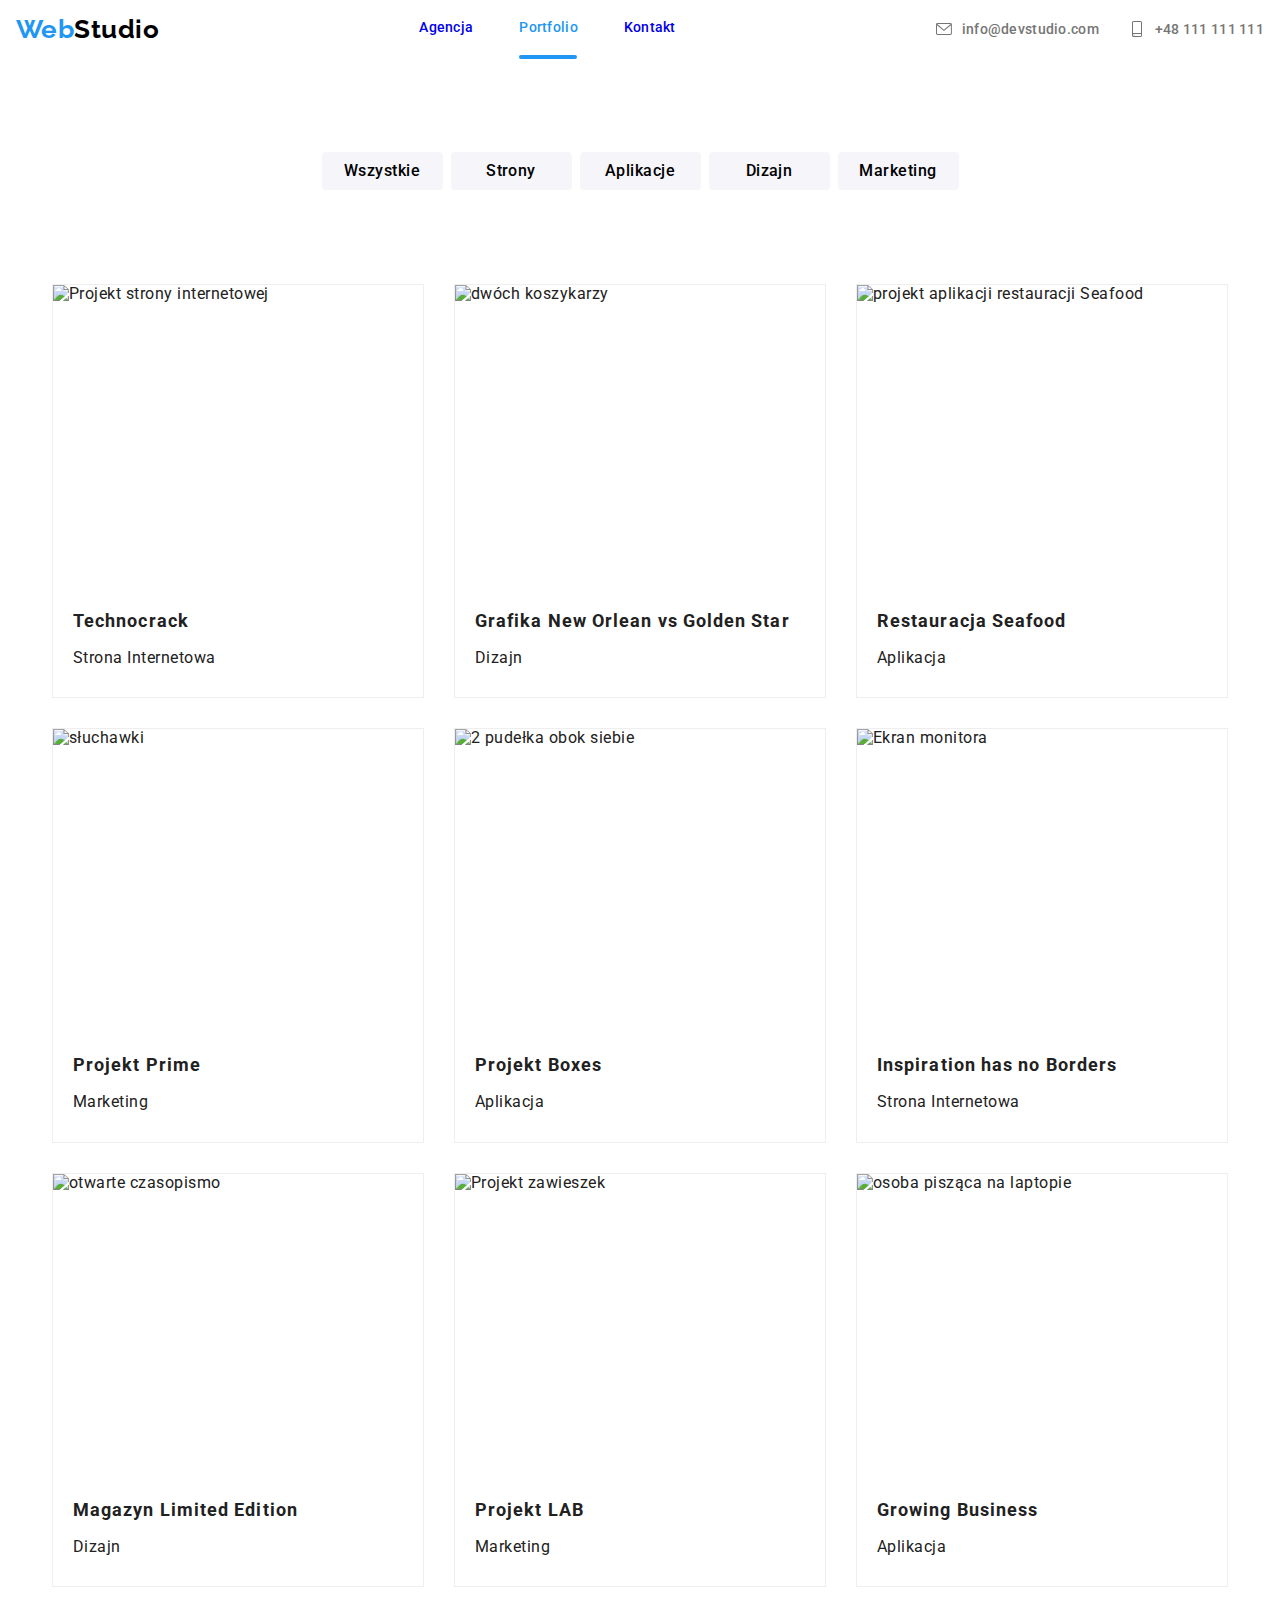
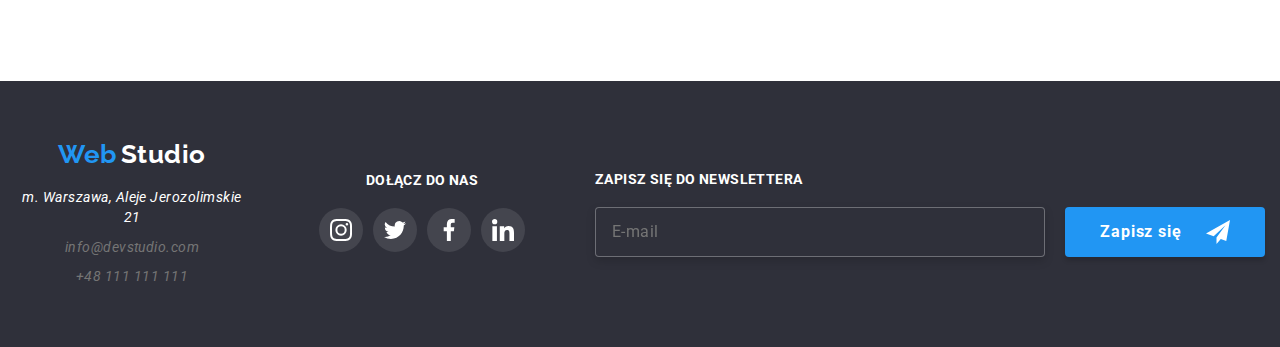
==== commit 10d2378c: "media chyba gotowe" ====
--- a/portfolio.html
+++ b/portfolio.html
@@ -66,13 +66,13 @@
 					</a>
 				</li>
 			</ul>
-			<button class="menu-toggle js-open-menu"
+				<button class="menu-toggle js-open-menu"
          				 aria-expanded="false"
          				 aria-controls="mobile-menu">
-					<svg class="header-btn active-btn">
+					<svg class="mobile-menu header-btn active-btn">
 						<use href="./images/icons.svg#icon-menu"
-							width="24"
-							height="16"
+							width="20"
+							height="20"
 						</use>
 					</svg>
 				</button>
@@ -202,6 +202,7 @@
 						</li>
 						<li class="card__item">
 							<img
+							
 								src="./images/portfolio-img-6.jpg"
 								alt="Ekran monitora"
 								width="370"
@@ -368,5 +369,40 @@
 				</form>
 			</div>
 		</footer>
+				<div class="menu-container js-menu-container" id="mobile-menu">
+      		<button class="menu-toggle js-close-menu">
+       			<svg class="active-btn">
+					<use href="./images/icons.svg#icon-close"
+					width="19"
+					height="19">
+
+					</use>
+				</svgc>
+       			 
+      		</button>
+				<div>
+     				<ul class="mobile-menu list-pages">
+						<li><a href="#" class="list-pages__link">Agencja</a></li>
+						<li><a href="./portfolio.html" class="list-pages__link">Portfolio</a></li>
+       					<li><a href="#" class="list-pages__link">Kontakt</a></li>
+     				</ul>
+					<ul class="mobile-menu list-contacts">
+						<li>
+							<a class="list-contacts__phone" href="tel:+48111111111" >+48 111 	111 111
+							</a>
+						</li>
+						<li><a class="list-contacts__mail" href="mailto:info@devstudio.com">info@devstudio.com
+							</a>
+						</li>
+					</ul>
+					<ul class="mobile-menu list-social">
+						<li class="list-social__item"><a class="list-social__item--link" href="">Instagram</a></li>
+						<li class="list-social__item"><a class="list-social__item--link" href="">Twitter</a></li>
+						<li class="list-social__item"><a class="list-social__item--link" href="">Facebook</a></li>
+						<li class="list-social__item"><a class="list-social__item--link" href="">LinkedIn</a></li>
+					</ul>
+				</div>
+    	</div>
+		<script src="./js/mobile-menu.js"></script>
 	</body>
 </html>
--- a/css/main.min.css
+++ b/css/main.min.css
@@ -1 +1 @@
-.background{display:flex;justify-content:center;align-items:center;flex-direction:column;max-width:1600px;height:400px;gap:30px;background:rgba(47,48,58,.4) url(../images/bg.jpg);background-repeat:no-repeat;background-size:cover;background-position:center;background-blend-mode:darken;box-shadow:0 4px 4px rgba(47,48,58,.4);border-top:1px solid #ececec}.background__order-button{width:200px;height:50px;font-weight:700;line-height:188%;letter-spacing:.06em;color:#fff;background:#2196f3;box-shadow:0px 4px 4px rgba(0,0,0,.15);border-radius:4px;cursor:pointer}.header{display:flex;justify-content:space-around;align-items:center;margin:0 auto;padding:16px 16px;gap:93px}.header__link{text-decoration:none;color:#000;transition:color 250ms cubic-bezier(0.4, 0, 0.2, 1),fill 250ms cubic-bezier(0.4, 0, 0.2, 1)}.header__link:visited{color:#212121}.header__link:hover,.header__link:focus{color:#2196f3;fill:#2196f3}.header--logo-one{font-weight:700;font-size:26px;font-family:"raleway",sans-serif;line-height:100%;color:#2196f3}.header--logo-two{font-weight:700;font-size:26px;font-family:"raleway",sans-serif;line-height:100%;color:#000}.navigation{display:none}.navigation__portable-menu{width:20px;height:20px}.contacts{display:none}.strengths{display:flex;flex-direction:column;gap:30px;margin:0 15px;width:100vw}.strengths--icon{display:flex;align-items:center;justify-content:center;max-width:354px;height:120px;background-color:#f5f5fa;margin-bottom:30px}.strengths__title{font-weight:700;font-size:14px;line-height:100%;text-align:center;text-transform:uppercase}.strengths__description{margin-top:10px;font-size:14px;line-height:146%;text-align:s;color:#757575}.job__section{display:none}.jobs{display:flex;flex-direction:row;flex-wrap:wrap;gap:30px}.jobs__description{display:flex;justify-content:center;align-items:center;flex-direction:row;position:absolute;bottom:0;width:370px;height:70px;background-color:rgba(47,48,58,.8);color:#fff}.jobs__img{padding:0 15px;display:flex;justify-content:center;position:relative}.team{padding:60px 0;background-color:#f5f5fa;width:100%;height:100%}.team__position{display:flex;flex-flow:row wrap;gap:30px}.team__member{margin:0 auto;width:270px;height:428px;background:#fff;box-shadow:0px 1px 3px rgba(0,0,0,.12),0px 1px 1px rgba(0,0,0,.14),0px 2px 1px rgba(0,0,0,.2);border-radius:0px 0px 4px 4px}.team__member--position{display:flex;flex-direction:column;padding-top:30px;gap:10px}.team__member-name{font-weight:500;line-height:100%;text-align:center}.team__member-job{line-height:100%;text-align:center;color:#757575}.team__member-social{display:flex;justify-content:center;margin-top:16px;gap:10px}.team__member-social--icon{fill:#afb1b8;width:44px;height:44px;border-radius:50%;transition:fill,background-color 250ms cubic-bezier(0.4, 0, 0.2, 1);cursor:pointer}.team__member-social--icon:hover,.team__member-social--icon:focus{background-color:#2196f3;fill:#fff}.partners{display:flex;flex-direction:row;justify-content:center;flex-wrap:wrap;gap:30px}.partners__box{width:170px;height:92px;border:1px solid #afb1b8;border-radius:4px;fill:#afb1b8;transition:fill 250ms cubic-bezier(0.4, 0, 0.2, 1);cursor:pointer}.partners__box:hover{fill:#2196f3;border-color:#2196f3}.footer{display:flex;flex-direction:column;justify-content:center;padding:60px 15px;text-align:center;width:100%;height:100%;gap:70px;background-color:#2f303a}.footer__contacts{display:flex;flex-direction:column;align-self:center}.logo{text-decoration:none;padding-bottom:20px}.logo--three{color:#fff;font-weight:700;font-size:26px;font-family:"raleway",sans-serif;line-height:100%}.address{display:flex;flex-direction:column;gap:9px;font-size:14px;line-height:146%;color:#fff}.address__contacts{font-weight:400;font-size:14px;line-height:171%;letter-spacing:.03em}.address__link{text-decoration:none;color:#757575;transition:color 250ms cubic-bezier(0.4, 0, 0.2, 1),fill 250ms cubic-bezier(0.4, 0, 0.2, 1)}.address__link:visited{color:#212121}.address__link:hover,.address__link:focus{color:#2196f3;fill:#2196f3}.join-us{display:flex;flex-direction:column;align-self:center}.join-us--text{padding-bottom:20px;font-weight:700;font-size:14px;line-height:16px;letter-spacing:.03em;text-transform:uppercase;color:#fff}.social-list{display:flex;flex-direction:row;gap:10px}.social-list--icons{background-color:rgba(255,255,255,.1);color:#757575;width:44px;height:44px;border-radius:50%;cursor:pointer;fill:#fff;transition:background-color 250ms cubic-bezier(0.4, 0, 0.2, 1)}.social-list--icons:hover,.social-list--icons:focus{background-color:#2196f3}.newsletter{display:flex;flex-direction:column;align-self:center}.newsletter p{padding-bottom:20px;font-weight:700;font-size:14px;line-height:16px;letter-spacing:.03em;text-transform:uppercase;color:#fff}.newsletter__form{display:flex;flex-direction:column;gap:20px;width:450px}.newsletter__form button{margin:auto;display:flex;justify-content:center;align-items:center;flex-direction:row;width:200px;height:50px;gap:24px;font-weight:700;font-size:16px;line-height:30px;letter-spacing:.06em;color:#fff;fill:#fff;background:#2196f3;box-shadow:0px 4px 4px rgba(0,0,0,.15);border-radius:4px;border:none;cursor:pointer}.newsletter__form input{background-color:#2f303a;color:rgba(255,255,255,.6);min-width:290px;max-width:450px;width:calc(100vw - 30px);margin:0 auto;padding-left:16px;height:50px;font-weight:400;font-size:16px;line-height:125%;letter-spacing:.03em;border:1px solid rgba(255,255,255,.3);filter:drop-shadow(0px 4px 4px rgba(0, 0, 0, 0.15));border-radius:4px}.newsletter__submit-icon{width:24px;height:24px}.backdrop{position:fixed;left:0;top:0;width:100%;height:100%;background-color:rgba(0,0,0,.1);transition:transform .5s,opacity .5s,visibility .5s;transform:translateX(0) translateY(0) scale(1);opacity:1;visibility:visible}.close-btn{position:absolute;top:8px;right:8px;width:30px;height:30px;background-color:#fff;border:1px solid rgba(0,0,0,.1);border-radius:50%;cursor:pointer}.close-btn:hover,.close-btn:focus{color:#2196f3}.is-hidden{opacity:0;visibility:hidden;pointer-events:none;opacity:0}.modal{position:absolute;top:50%;left:50%;transform:translate(-50%, -50%);padding:0 40px;width:100%;max-width:450px;min-height:581px;background-color:#fff}.modal__agrement{display:flex;flex-direction:row-reverse;flex-wrap:nowrap;gap:8px}.modal__agrement--blue-text{color:#2196f3}.modal__agrement span{font-weight:400;font-size:12px;line-height:171%;letter-spacing:.03em;color:#757575}.modal__agrement--checkbox{display:flex;align-self:center;width:16px;height:15px}.modal__text{display:flex;flex-direction:column;position:relative;margin-bottom:10px;font-weight:400;font-size:12px;line-height:14px;letter-spacing:.01em;color:#757575}.modal__input{display:inline-block;margin-top:4px;padding-left:42px;width:100%;height:40px;border:1px solid rgba(33,33,33,.2);border-radius:4px;transition:border-color 250ms cubic-bezier(0.4, 0, 0.2, 1)}.modal__input--icon{position:absolute;bottom:11px;margin-left:12px;width:18px;height:18px;fill:#000;transition:fill 250ms cubic-bezier(0.4, 0, 0.2, 1)}.modal__textarea{margin-top:4px;padding-top:12px;padding-left:16px;width:100%;resize:none;border:1px solid rgba(33,33,33,.2);border-radius:4px;transition:border-color 250ms cubic-bezier(0.4, 0, 0.2, 1)}.modal__submit-btn{display:flex;justify-content:center;align-items:center;flex-direction:row;margin:30px auto;width:200px;height:50px;font-weight:700;font-size:16px;line-height:188%;letter-spacing:.06em;color:#fff;background-color:#2196f3;box-shadow:0px 4px 4px rgba(0,0,0,.15);border-radius:4px;border:none;cursor:pointer}.modal__input:focus,.modal__input:active,.modal__textarea:active,.modal__textarea:focus{outline-style:none;border-color:#2196f3}.modal__input:focus+.modal__input--icon,.modal__input:active+.modal__input--icon{fill:#2196f3}.filter{display:flex;flex-direction:row;justify-content:center;flex-wrap:wrap;gap:8px}.filter__button{width:121px;height:38px;text-align:center;font-weight:500;font-size:16px;line-height:139%;letter-spacing:.03em;background-color:#f5f5fa;border-radius:4px;border:0;cursor:pointer;transition:box-shadow,color,background-color 250ms cubic-bezier(0.4, 0, 0.2, 1)}.filter__button:focus,.filter__button:hover,.filter__button:active{background-color:#2196f3;border-radius:4px;color:#fff;box-shadow:0px 4px 4px rgba(0,0,0,.25)}.card{display:flex;flex-wrap:wrap;padding-bottom:94px;gap:30px;-moz-column-gap:30px;column-gap:30px}.card__item{margin:0 auto;display:block;position:relative;overflow:hidden;border:1px solid #eee;cursor:pointer;transition:box-shadow 250ms cubic-bezier(0.4, 0, 0.2, 1)}.card__item:hover{box-shadow:0px 1px 1p rgba(0,0,0,.12),0px 4px 4px rgba(0,0,0,.06),1px 4px 6px rgba(0,0,0,.16)}.card__item:hover .card__item--overlay{transform:translateY(0)}.card__item img{display:block}.card__item--overlay{display:flex;align-items:center;position:absolute;top:0;left:0;width:100%;height:294px;transform:translateY(100%);transition:transform 250ms cubic-bezier(0.4, 0, 0.2, 1);background-color:#2196f3}.card__item--overlay p{color:#fff;font-weight:400;font-size:18px;line-height:156%;letter-spacing:.03em;padding:0 35px}.card__description{display:flex;flex-direction:column;position:relative;padding:24px 20px;gap:4px;z-index:3;background-color:#fff}.card__description h3{font-weight:700;font-size:18px;line-height:200%;letter-spacing:.06em}.card__description p{font-weight:400;font-size:16px;line-height:188%;letter-spacing:.03em}*{margin:0;padding:0;box-sizing:border-box;list-style:none;text-decoration:none}body{letter-spacing:.03em;font-weight:400;font-size:16px;letter-spacing:.03em;color:#212121;font-family:"Roboto",sans-serif}.container{margin:0 auto;width:100%}.section{margin:94px 0}h1{text-align:center;align-items:center;font-weight:900;font-size:44px;line-height:136%;letter-spacing:.06em;text-transform:uppercase;color:#fff}h2{font-weight:700;font-size:36px;line-height:100%;text-align:center;margin-bottom:50px}h4{font-weight:700;font-size:20px;line-height:23px;text-align:center;letter-spacing:.03em;color:#212121;padding:39px 0 12px 0}@media only screen and (min-width: 768px)and (max-width: 1200px){.header-btn{display:none}.navigation{display:flex;align-items:center}.navigation__list{display:flex;gap:46px}.navigation__list-item{font-weight:500;font-size:14px;line-height:100%;letter-spacing:.02em}.navigation--active-site{color:#2196f3}.navigation--active-site::after{content:"";position:relative;display:block;top:29px;width:58px;height:4px;background-color:#2196f3;border-radius:2px}.contacts{display:flex;flex-direction:column;gap:10px}.contacts__link{display:flex;flex-direction:row;align-items:center;gap:10px;font-weight:500;font-size:14px;line-height:100%;letter-spacing:.02em;color:#757575;fill:#757575}.contacts__link--icon{width:16px;height:16px}}.menu-toggle{min-height:40px;min-width:40px;display:flex;align-items:center;justify-content:center;margin:0;padding:0;background-color:rgba(0,0,0,0);cursor:pointer;border:none;border-radius:50%;outline:none}.menu-container{position:fixed;top:0;left:0;width:100vw;height:100vh;padding:48px 40px;background-color:#fff;z-index:10;transform:translateX(100%);transition:transform 250ms ease-in-out}.menu-container.is-open{transform:translateX(0)}.menu-container .menu-toggle{position:absolute;top:16px;right:16px;color:#212121}.mobile-contacts{display:flex;flex-direction:column;gap:36px;list-style:none}.mobile-contacts__link{display:flex;flex-direction:column;color:#212121;text-decoration:none;font-weight:500;font-size:40px;line-height:47px;letter-spacing:.02em;color:#212121}.mobile-contacts__link:hover,.mobile-contacts__link:focus{color:#2196f3}.mobile-contacts__social{font-weight:500;font-size:18px;line-height:122%;letter-spacing:.02em;color:#2196f3}.mobile-contacts__social:not(:first-child):before{content:"";margin-right:10px;width:2px;height:22px;background-color:#757575}.mobile{position:absolute;bottom:48px;display:flex;flex-direction:row;gap:10px}.mobile-menu__phone{font-weight:500;font-size:34px;line-height:40px;letter-spacing:.02em;color:#2196f3}.mobile-menu__mail{font-weight:500;font-size:24px;line-height:28px;letter-spacing:.02em;color:#757575}.qwe{position:absolute;bottom:134px;display:flex;flex-direction:column;gap:32px}.active-btn{width:20px;height:20px}.active-btn:hover,.active-btn:focus{fill:#2196f3}/*# sourceMappingURL=main.min.css.map */+.background{display:flex;justify-content:center;align-items:center;flex-direction:column;max-width:1600px;height:400px;gap:30px;background:rgba(47,48,58,.4) url(../images/bg.jpg);background-repeat:no-repeat;background-size:cover;background-position:center;background-blend-mode:darken;box-shadow:0 4px 4px rgba(47,48,58,.4);border-top:1px solid #ececec}.background__order-button{width:200px;height:50px;font-weight:700;line-height:188%;letter-spacing:.06em;color:#fff;background:#2196f3;box-shadow:0px 4px 4px rgba(0,0,0,.15);border-radius:4px;cursor:pointer}.header{display:flex;justify-content:space-between;align-items:center;padding:16px 16px}.header__link{text-decoration:none;color:#000;transition:color 250ms cubic-bezier(0.4, 0, 0.2, 1),fill 250ms cubic-bezier(0.4, 0, 0.2, 1)}.header__link:visited{color:#212121}.header__link:hover,.header__link:focus{color:#2196f3;fill:#2196f3}.header--logo-one{font-weight:700;font-size:26px;font-family:"raleway",sans-serif;line-height:100%;color:#2196f3}.header--logo-two{font-weight:700;font-size:26px;font-family:"raleway",sans-serif;line-height:100%;color:#000}.navigation{display:none}.navigation__portable-menu{width:20px;height:20px}.contacts{display:none}.strengths{display:flex;flex-direction:column;gap:30px;justify-content:center;align-items:center;padding:0 15px}.strengths-list{flex-direction:column;width:100%;max-width:450px;align-items:center}.strengths-list--icon{display:flex;align-items:center;justify-content:center;width:100%;max-width:450px;height:120px;background-color:#f5f5fa;margin-bottom:30px}.strengths-list__title{font-weight:700;font-size:14px;line-height:100%;text-align:center;text-transform:uppercase}.strengths-list__description{margin-top:10px;font-size:14px;line-height:146%;text-align:s;color:#757575}.job__section{display:none}.jobs{display:flex;flex-direction:row;flex-wrap:wrap;gap:30px}.jobs__description{display:flex;justify-content:center;align-items:center;flex-direction:row;position:absolute;bottom:0;width:370px;height:70px;background-color:rgba(47,48,58,.8);color:#fff}.jobs__img{padding:0 15px;display:flex;justify-content:center;position:relative}.team{padding:60px 0;background-color:#f5f5fa;width:100%;height:100%}.team__position{display:flex;flex-flow:row wrap;gap:30px}.team__member{margin:0 auto;width:270px;height:428px;background:#fff;box-shadow:0px 1px 3px rgba(0,0,0,.12),0px 1px 1px rgba(0,0,0,.14),0px 2px 1px rgba(0,0,0,.2);border-radius:0px 0px 4px 4px}.team__member--position{display:flex;flex-direction:column;padding-top:30px;gap:10px}.team__member-name{font-weight:500;line-height:100%;text-align:center}.team__member-job{line-height:100%;text-align:center;color:#757575}.team__member-social{display:flex;justify-content:center;margin-top:16px;gap:10px}.team__member-social--icon{fill:#afb1b8;width:44px;height:44px;border-radius:50%;transition:fill,background-color 250ms cubic-bezier(0.4, 0, 0.2, 1);cursor:pointer}.team__member-social--icon:hover,.team__member-social--icon:focus{background-color:#2196f3;fill:#fff}.partners{display:flex;flex-direction:row;justify-content:center;flex-wrap:wrap;gap:30px}.partners__box{width:170px;height:92px;border:1px solid #afb1b8;border-radius:4px;fill:#afb1b8;transition:fill 250ms cubic-bezier(0.4, 0, 0.2, 1);cursor:pointer}.partners__box:hover{fill:#2196f3;border-color:#2196f3}.footer{display:flex;flex-direction:column;justify-content:center;padding:60px 15px;text-align:center;width:100%;height:100%;gap:70px;background-color:#2f303a}.footer__contacts{display:flex;flex-direction:column;align-self:center}.logo{text-decoration:none;padding-bottom:20px}.logo--three{color:#fff;font-weight:700;font-size:26px;font-family:"raleway",sans-serif;line-height:100%}.address{display:flex;flex-direction:column;gap:9px;font-size:14px;line-height:146%;color:#fff}.address__contacts{font-weight:400;font-size:14px;line-height:171%;letter-spacing:.03em}.address__link{text-decoration:none;color:#757575;transition:color 250ms cubic-bezier(0.4, 0, 0.2, 1),fill 250ms cubic-bezier(0.4, 0, 0.2, 1)}.address__link:visited{color:#212121}.address__link:hover,.address__link:focus{color:#2196f3;fill:#2196f3}.join-us{display:flex;flex-direction:column;align-self:center}.join-us--text{padding-bottom:20px;font-weight:700;font-size:14px;line-height:16px;letter-spacing:.03em;text-transform:uppercase;color:#fff}.social-list{display:flex;flex-direction:row;gap:10px}.social-list--icons{background-color:rgba(255,255,255,.1);color:#757575;width:44px;height:44px;border-radius:50%;cursor:pointer;fill:#fff;transition:background-color 250ms cubic-bezier(0.4, 0, 0.2, 1)}.social-list--icons:hover,.social-list--icons:focus{background-color:#2196f3}.newsletter{display:flex;flex-direction:column;align-self:center}.newsletter p{padding-bottom:20px;font-weight:700;font-size:14px;line-height:16px;letter-spacing:.03em;text-transform:uppercase;color:#fff}.newsletter__form{display:flex;flex-direction:column;gap:20px}.newsletter__form button{margin:auto;display:flex;justify-content:center;align-items:center;flex-direction:row;width:200px;height:50px;gap:24px;font-weight:700;font-size:16px;line-height:30px;letter-spacing:.06em;color:#fff;fill:#fff;background:#2196f3;box-shadow:0px 4px 4px rgba(0,0,0,.15);border-radius:4px;border:none;cursor:pointer}.newsletter__form input{background-color:#2f303a;color:rgba(255,255,255,.6);min-width:290px;max-width:450px;width:calc(100vw - 30px);margin:0 auto;padding-left:16px;height:50px;font-weight:400;font-size:16px;line-height:125%;letter-spacing:.03em;border:1px solid rgba(255,255,255,.3);filter:drop-shadow(0px 4px 4px rgba(0, 0, 0, 0.15));border-radius:4px}.newsletter__submit-icon{width:24px;height:24px}.backdrop{position:fixed;left:0;top:0;width:100%;height:100%;background-color:rgba(0,0,0,.1);transition:transform .5s,opacity .5s,visibility .5s;transform:translateX(0) translateY(0) scale(1);opacity:1;visibility:visible}.close-btn{position:absolute;top:8px;right:8px;width:30px;height:30px;background-color:#fff;border:1px solid rgba(0,0,0,.1);border-radius:50%;cursor:pointer}.close-btn:hover,.close-btn:focus{color:#2196f3}.is-hidden{opacity:0;visibility:hidden;pointer-events:none;opacity:0}.modal{position:absolute;top:50%;left:50%;transform:translate(-50%, -50%);padding:0 40px;width:100%;max-width:450px;min-height:581px;background-color:#fff}.modal__agrement{display:flex;flex-direction:row-reverse;flex-wrap:nowrap;gap:8px}.modal__agrement--blue-text{color:#2196f3}.modal__agrement span{font-weight:400;font-size:12px;line-height:171%;letter-spacing:.03em;color:#757575}.modal__agrement--checkbox{display:flex;align-self:center;width:16px;height:15px}.modal__text{display:flex;flex-direction:column;position:relative;margin-bottom:10px;font-weight:400;font-size:12px;line-height:14px;letter-spacing:.01em;color:#757575}.modal__input{display:inline-block;margin-top:4px;padding-left:42px;width:100%;height:40px;border:1px solid rgba(33,33,33,.2);border-radius:4px;transition:border-color 250ms cubic-bezier(0.4, 0, 0.2, 1)}.modal__input--icon{position:absolute;bottom:11px;margin-left:12px;width:18px;height:18px;fill:#000;transition:fill 250ms cubic-bezier(0.4, 0, 0.2, 1)}.modal__textarea{margin-top:4px;padding-top:12px;padding-left:16px;width:100%;resize:none;border:1px solid rgba(33,33,33,.2);border-radius:4px;transition:border-color 250ms cubic-bezier(0.4, 0, 0.2, 1)}.modal__submit-btn{display:flex;justify-content:center;align-items:center;flex-direction:row;margin:30px auto;width:200px;height:50px;font-weight:700;font-size:16px;line-height:188%;letter-spacing:.06em;color:#fff;background-color:#2196f3;box-shadow:0px 4px 4px rgba(0,0,0,.15);border-radius:4px;border:none;cursor:pointer}.modal__input:focus,.modal__input:active,.modal__textarea:active,.modal__textarea:focus{outline-style:none;border-color:#2196f3}.modal__input:focus+.modal__input--icon,.modal__input:active+.modal__input--icon{fill:#2196f3}.filter{display:flex;flex-direction:row;justify-content:center;flex-wrap:wrap;gap:8px}.filter__button{width:121px;height:38px;text-align:center;font-weight:500;font-size:16px;line-height:139%;letter-spacing:.03em;background-color:#f5f5fa;border-radius:4px;border:0;cursor:pointer;transition:box-shadow,color,background-color 250ms cubic-bezier(0.4, 0, 0.2, 1)}.filter__button:focus,.filter__button:hover,.filter__button:active{background-color:#2196f3;border-radius:4px;color:#fff;box-shadow:0px 4px 4px rgba(0,0,0,.25)}.card{display:flex;flex-wrap:wrap;justify-content:center;align-items:center;margin-bottom:94px;padding:0 15px;gap:30px;-moz-column-gap:30px;column-gap:30px}.card__item{display:block;position:relative;overflow:hidden;border:1px solid #eee;cursor:pointer;transition:box-shadow 250ms cubic-bezier(0.4, 0, 0.2, 1)}.card__item:hover{box-shadow:0px 1px 1p rgba(0,0,0,.12),0px 4px 4px rgba(0,0,0,.06),1px 4px 6px rgba(0,0,0,.16)}.card__item:hover .card__item--overlay{transform:translateY(0)}.card__item img{display:block}.card__item--overlay{display:flex;align-items:center;position:absolute;top:0;left:0;width:100%;height:294px;transform:translateY(100%);transition:transform 250ms cubic-bezier(0.4, 0, 0.2, 1);background-color:#2196f3}.card__item--overlay p{color:#fff;font-weight:400;font-size:18px;line-height:156%;letter-spacing:.03em;padding:0 35px}.card__description{display:flex;flex-direction:column;position:relative;padding:24px 20px;gap:4px;z-index:3;background-color:#fff}.card__description h3{font-weight:700;font-size:18px;line-height:200%;letter-spacing:.06em}.card__description p{font-weight:400;font-size:16px;line-height:188%;letter-spacing:.03em}*{margin:0;padding:0;box-sizing:border-box;list-style:none;text-decoration:none}body{letter-spacing:.03em;font-weight:400;font-size:16px;letter-spacing:.03em;color:#212121;font-family:"Roboto",sans-serif;max-width:1600px}.container{margin:0 auto;width:100%}.section{margin:94px 0}h1{text-align:center;align-items:center;font-weight:900;font-size:26px;line-height:136%;letter-spacing:.06em;text-transform:uppercase;color:#fff}h2{font-weight:700;font-size:36px;line-height:100%;text-align:center;margin-bottom:50px}h4{font-weight:700;font-size:20px;line-height:23px;text-align:center;letter-spacing:.03em;color:#212121;padding:39px 0 12px 0}@media only screen and (min-width: 768px)and (max-width: 1199px){.mobile-menu{display:none}.navigation{display:flex;align-items:center;margin-left:auto}.navigation__list{display:flex;gap:46px}.navigation__list-item{font-weight:500;font-size:14px;line-height:100%;letter-spacing:.02em}.navigation--active-site{color:#2196f3}.navigation--active-site::after{content:"";position:relative;display:block;top:29px;width:58px;height:4px;background-color:#2196f3;border-radius:2px}.contacts{display:flex;flex-direction:column;gap:10px;margin-left:auto}.contacts__link{display:flex;flex-direction:row;align-items:center;gap:10px;font-weight:500;font-size:14px;line-height:100%;letter-spacing:.02em;color:#757575;fill:#757575}.contacts__link--icon{width:16px;height:16px}.strengths{flex-direction:row;flex-wrap:wrap}.strengths-list{max-width:354px}.footer{flex-flow:row wrap}}@media only screen and (min-width: 1200px){.mobile-menu{display:none}.navigation{display:flex;align-items:center;margin-left:auto}.navigation__list{display:flex;gap:46px}.navigation__list-item{font-weight:500;font-size:14px;line-height:100%;letter-spacing:.02em}.navigation--active-site{color:#2196f3}.navigation--active-site::after{content:"";position:relative;display:block;top:21px;width:58px;height:4px;background-color:#2196f3;border-radius:2px}.contacts{display:flex;flex-direction:row;gap:30px;margin-left:auto}.contacts__link{display:flex;flex-direction:row;align-items:center;gap:10px;font-weight:500;font-size:14px;line-height:100%;letter-spacing:.02em;color:#757575;fill:#757575}.contacts__link--icon{width:16px;height:16px}.strengths{flex-direction:row;flex-wrap:wrap}.strengths-list{max-width:270px}.footer{flex-flow:row nowrap}.newsletter__form{display:flex;flex-flow:row nowrap}.newsletter p{display:flex}}.menu-toggle{display:flex;align-items:center;justify-content:center;margin:0;padding:0;background-color:rgba(0,0,0,0);cursor:pointer;border:none;border-radius:50%;outline:none}.menu-container{position:fixed;top:0;left:0;width:100vw;height:100vh;padding:48px 0 48px 40px;background-color:#fff;z-index:10;transform:translateX(100%);transition:transform 250ms ease-in-out}.menu-container.is-open{transform:translateX(0)}.menu-container .menu-toggle{position:absolute;top:16px;right:16px;color:#212121}.mobile-menu{text-decoration:none;font-weight:500;letter-spacing:.02em;list-style:none}.list-pages{display:inline-flex;flex-direction:column;gap:36px}.list-pages__link{display:inline;color:#212121;font-size:36px;line-height:47px;color:#212121}.list-pages__link:hover,.list-pages__link:focus{color:#2196f3}.list-contacts{position:absolute;bottom:134px;display:flex;flex-direction:column;gap:32px}.list-contacts__phone{font-size:36px;line-height:40px;color:#2196f3}.list-contacts__mail{font-size:26px;line-height:28px;color:#757575}.list-social{display:flex;flex-flow:row wrap;position:absolute;bottom:48px;display:flex;flex-direction:row;gap:10px}.list-social__item{font-size:18px;line-height:122%;color:#2196f3}.list-social__item--link{color:inherit}.list-social__item:not(:last-child){padding-right:10px;border-right:1px solid rgba(153,151,151,.75)}.active-btn{width:20px;height:20px}.active-btn:hover,.active-btn:focus{fill:#2196f3}/*# sourceMappingURL=main.min.css.map */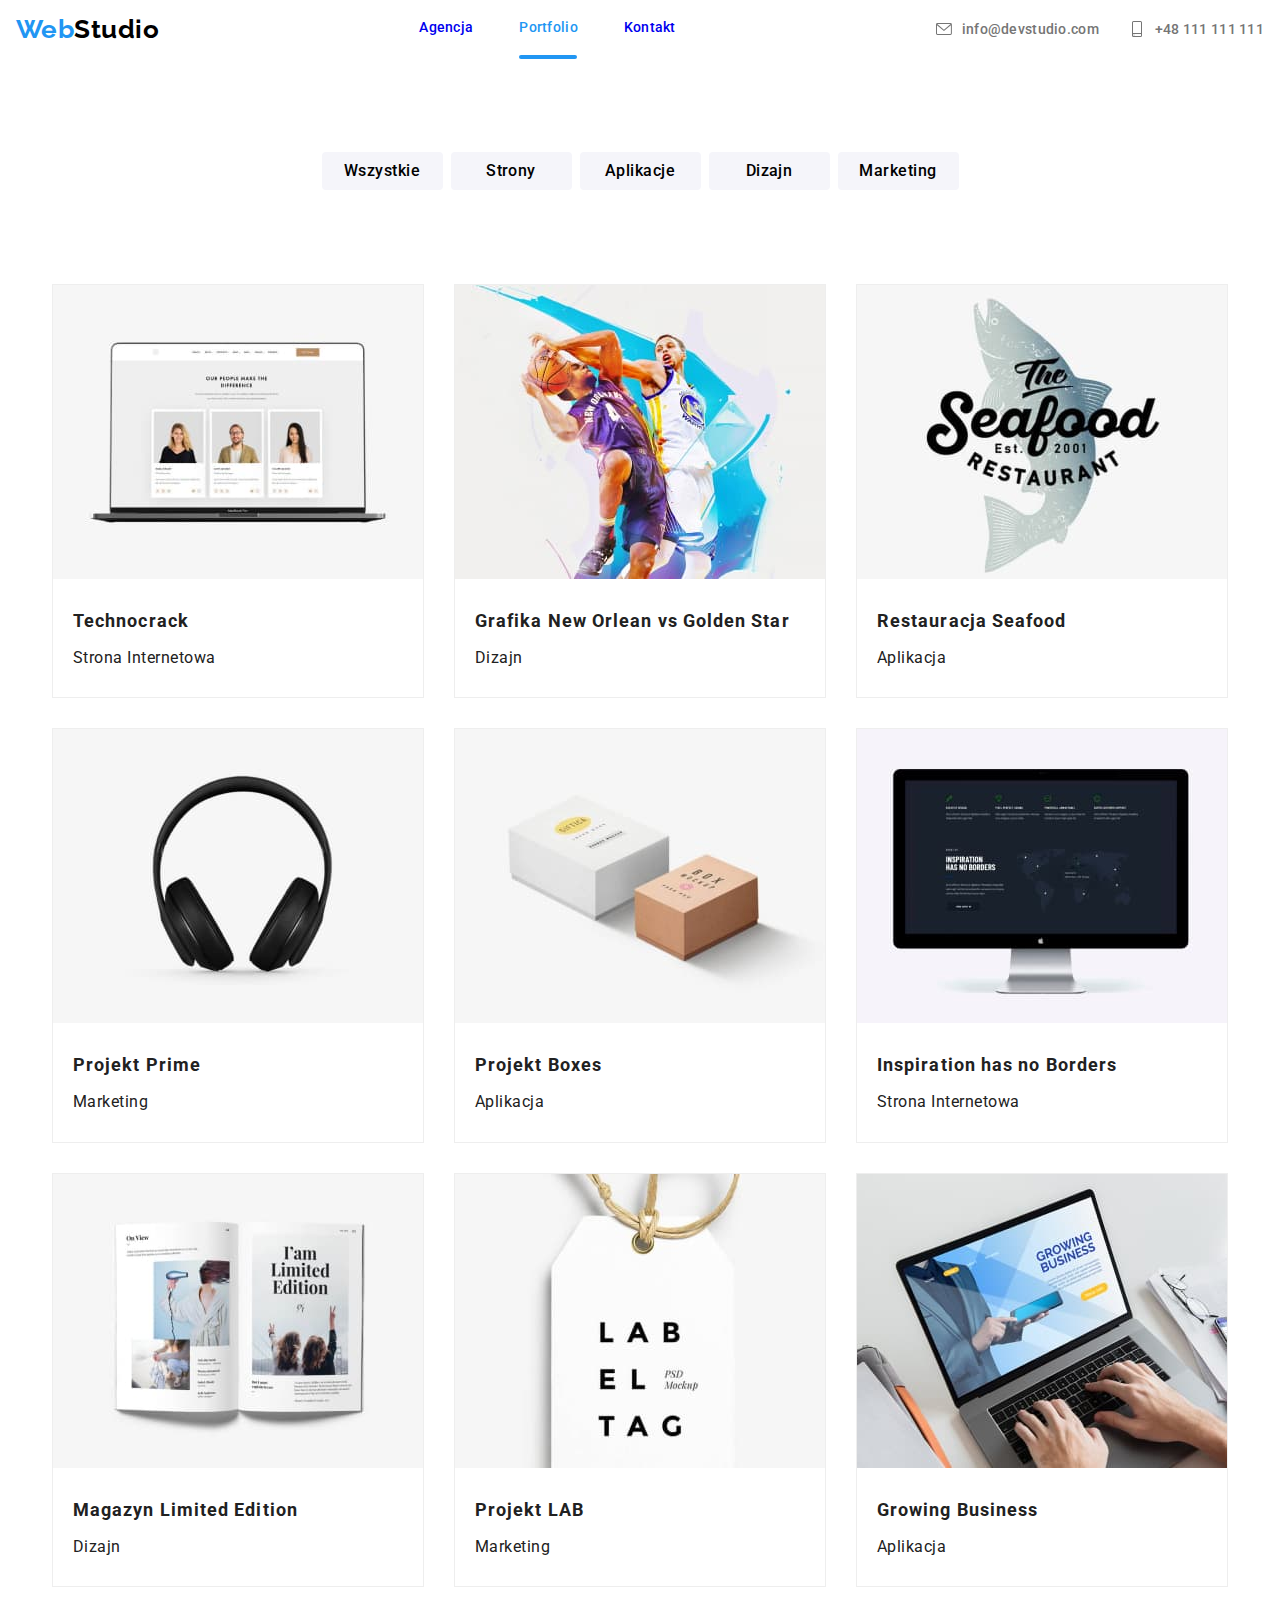
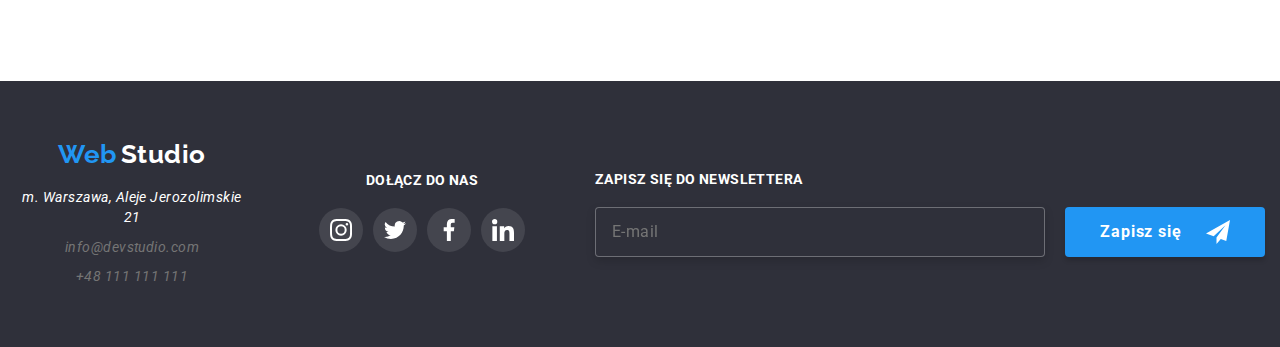
==== commit 5f024d6d: "chyba koniec" ====
--- a/portfolio.html
+++ b/portfolio.html
@@ -66,16 +66,15 @@
 					</a>
 				</li>
 			</ul>
-				<button class="menu-toggle js-open-menu"
-         				 aria-expanded="false"
-         				 aria-controls="mobile-menu">
-					<svg class="mobile-menu header-btn active-btn">
-						<use href="./images/icons.svg#icon-menu"
-							width="20"
-							height="20"
-						</use>
-					</svg>
-				</button>
+			<button
+				class="menu-toggle js-open-menu"
+				aria-expanded="false"
+				aria-controls="mobile-menu"
+			>
+				<svg class="mobile-menu header-btn active-btn">
+					<use href="./images/icons.svg#icon-menu" width="20" height="20"></use>
+				</svg>
+			</button>
 		</header>
 		<main>
 			<div class="container">
@@ -104,8 +103,7 @@
 							<img
 								src="./images/portfolio-img-1.jpg"
 								alt="Projekt strony internetowej"
-								width="370"
-								height="294"
+								srcset="portfolio-img-1@2x,jpg 2x"
 							/>
 							<div class="card__description">
 								<h3>Technocrack</h3>
@@ -121,12 +119,8 @@
 							</div>
 						</li>
 						<li class="card__item">
-							<img
-								src="./images/portfolio-img-2.jpg"
-								alt="dwóch koszykarzy"
-								width="370"
-								height="294"
-							/>
+							<img src="./images/portfolio-img-2.jpg" alt="dwóch koszykarzy"
+							srcset="portfolio-img-2@2x,jpg 2x" />
 							<div class="card__description">
 								<h3>Grafika New Orlean vs Golden Star</h3>
 								<p>Dizajn</p>
@@ -144,8 +138,7 @@
 							<img
 								src="./images/portfolio-img-3.jpg"
 								alt="projekt aplikacji restauracji Seafood"
-								width="370"
-								height="294"
+								srcset="portfolio-img-3@2x,jpg 2x"
 							/>
 							<div class="card__description">
 								<h3>Restauracja Seafood</h3>
@@ -161,12 +154,8 @@
 							</div>
 						</li>
 						<li class="card__item">
-							<img
-								src="./images/portfolio-img-4.jpg"
-								alt="słuchawki"
-								width="370"
-								height="294"
-							/>
+							<img src="./images/portfolio-img-4.jpg" alt="słuchawki"
+							srcset="portfolio-img-4@2x,jpg 2x" />
 							<div class="card__description">
 								<h3>Projekt Prime</h3>
 								<p>Marketing</p>
@@ -184,8 +173,7 @@
 							<img
 								src="./images/portfolio-img-5.jpg"
 								alt="2 pudełka obok siebie"
-								width="370"
-								height="294"
+								srcset="portfolio-img-51@2x,jpg 2x"
 							/>
 							<div class="card__description">
 								<h3>Projekt Boxes</h3>
@@ -201,13 +189,8 @@
 							</div>
 						</li>
 						<li class="card__item">
-							<img
-							
-								src="./images/portfolio-img-6.jpg"
-								alt="Ekran monitora"
-								width="370"
-								height="294"
-							/>
+							<img src="./images/portfolio-img-6.jpg" alt="Ekran monitora"
+							srcset="portfolio-img-6@2x,jpg 2x" />
 							<div class="card__description">
 								<h3>Inspiration has no Borders</h3>
 								<p>Strona Internetowa</p>
@@ -225,8 +208,7 @@
 							<img
 								src="./images/portfolio-img-7.jpg"
 								alt="otwarte czasopismo"
-								width="370"
-								height="294"
+								srcset="portfolio-img-7@2x,jpg 2x"
 							/>
 							<div class="card__description">
 								<h3>Magazyn Limited Edition</h3>
@@ -242,12 +224,8 @@
 							</div>
 						</li>
 						<li class="card__item">
-							<img
-								src="./images/portfolio-img-8.jpg"
-								alt="Projekt zawieszek"
-								width="370"
-								height="294"
-							/>
+							<img src="./images/portfolio-img-8.jpg" alt="Projekt zawieszek"
+							srcset="portfolio-img-8@2x,jpg 2x" />
 							<div class="card__description">
 								<h3>Projekt LAB</h3>
 								<p>Marketing</p>
@@ -265,8 +243,7 @@
 							<img
 								src="./images/portfolio-img-9.jpg"
 								alt="osoba pisząca na laptopie"
-								width="370"
-								height="294"
+								srcset="portfolio-img-9@2x,jpg 2x"
 							/>
 							<div class="card__description">
 								<h3>Growing Business</h3>
@@ -369,40 +346,52 @@
 				</form>
 			</div>
 		</footer>
-				<div class="menu-container js-menu-container" id="mobile-menu">
-      		<button class="menu-toggle js-close-menu">
-       			<svg class="active-btn">
-					<use href="./images/icons.svg#icon-close"
-					width="19"
-					height="19">
-
-					</use>
-				</svgc>
-       			 
-      		</button>
-				<div>
-     				<ul class="mobile-menu list-pages">
-						<li><a href="#" class="list-pages__link">Agencja</a></li>
-						<li><a href="./portfolio.html" class="list-pages__link">Portfolio</a></li>
-       					<li><a href="#" class="list-pages__link">Kontakt</a></li>
-     				</ul>
-					<ul class="mobile-menu list-contacts">
-						<li>
-							<a class="list-contacts__phone" href="tel:+48111111111" >+48 111 	111 111
-							</a>
-						</li>
-						<li><a class="list-contacts__mail" href="mailto:info@devstudio.com">info@devstudio.com
-							</a>
-						</li>
-					</ul>
-					<ul class="mobile-menu list-social">
-						<li class="list-social__item"><a class="list-social__item--link" href="">Instagram</a></li>
-						<li class="list-social__item"><a class="list-social__item--link" href="">Twitter</a></li>
-						<li class="list-social__item"><a class="list-social__item--link" href="">Facebook</a></li>
-						<li class="list-social__item"><a class="list-social__item--link" href="">LinkedIn</a></li>
-					</ul>
-				</div>
-    	</div>
+		<div class="menu-container js-menu-container" id="mobile-menu">
+			<button class="menu-toggle js-close-menu">
+				<svg class="active-btn">
+					<use
+						href="./images/icons.svg#icon-close"
+						width="19"
+						height="19"
+					></use>
+				</svg>
+			</button>
+			<div>
+				<ul class="mobile-menu list-pages">
+					<li><a href="#" class="list-pages__link">Agencja</a></li>
+					<li>
+						<a href="./portfolio.html" class="list-pages__link">Portfolio</a>
+					</li>
+					<li><a href="#" class="list-pages__link">Kontakt</a></li>
+				</ul>
+				<ul class="mobile-menu list-contacts">
+					<li>
+						<a class="list-contacts__phone" href="tel:+48111111111"
+							>+48 111 111 111
+						</a>
+					</li>
+					<li>
+						<a class="list-contacts__mail" href="mailto:info@devstudio.com"
+							>info@devstudio.com
+						</a>
+					</li>
+				</ul>
+				<ul class="mobile-menu list-social">
+					<li class="list-social__item">
+						<a class="list-social__item--link" href="">Instagram</a>
+					</li>
+					<li class="list-social__item">
+						<a class="list-social__item--link" href="">Twitter</a>
+					</li>
+					<li class="list-social__item">
+						<a class="list-social__item--link" href="">Facebook</a>
+					</li>
+					<li class="list-social__item">
+						<a class="list-social__item--link" href="">LinkedIn</a>
+					</li>
+				</ul>
+			</div>
+		</div>
 		<script src="./js/mobile-menu.js"></script>
 	</body>
 </html>
--- a/css/main.min.css
+++ b/css/main.min.css
@@ -1 +1 @@
-.background{display:flex;justify-content:center;align-items:center;flex-direction:column;max-width:1600px;height:400px;gap:30px;background:rgba(47,48,58,.4) url(../images/bg.jpg);background-repeat:no-repeat;background-size:cover;background-position:center;background-blend-mode:darken;box-shadow:0 4px 4px rgba(47,48,58,.4);border-top:1px solid #ececec}.background__order-button{width:200px;height:50px;font-weight:700;line-height:188%;letter-spacing:.06em;color:#fff;background:#2196f3;box-shadow:0px 4px 4px rgba(0,0,0,.15);border-radius:4px;cursor:pointer}.header{display:flex;justify-content:space-between;align-items:center;padding:16px 16px}.header__link{text-decoration:none;color:#000;transition:color 250ms cubic-bezier(0.4, 0, 0.2, 1),fill 250ms cubic-bezier(0.4, 0, 0.2, 1)}.header__link:visited{color:#212121}.header__link:hover,.header__link:focus{color:#2196f3;fill:#2196f3}.header--logo-one{font-weight:700;font-size:26px;font-family:"raleway",sans-serif;line-height:100%;color:#2196f3}.header--logo-two{font-weight:700;font-size:26px;font-family:"raleway",sans-serif;line-height:100%;color:#000}.navigation{display:none}.navigation__portable-menu{width:20px;height:20px}.contacts{display:none}.strengths{display:flex;flex-direction:column;gap:30px;justify-content:center;align-items:center;padding:0 15px}.strengths-list{flex-direction:column;width:100%;max-width:450px;align-items:center}.strengths-list--icon{display:flex;align-items:center;justify-content:center;width:100%;max-width:450px;height:120px;background-color:#f5f5fa;margin-bottom:30px}.strengths-list__title{font-weight:700;font-size:14px;line-height:100%;text-align:center;text-transform:uppercase}.strengths-list__description{margin-top:10px;font-size:14px;line-height:146%;text-align:s;color:#757575}.job__section{display:none}.jobs{display:flex;flex-direction:row;flex-wrap:wrap;gap:30px}.jobs__description{display:flex;justify-content:center;align-items:center;flex-direction:row;position:absolute;bottom:0;width:370px;height:70px;background-color:rgba(47,48,58,.8);color:#fff}.jobs__img{padding:0 15px;display:flex;justify-content:center;position:relative}.team{padding:60px 0;background-color:#f5f5fa;width:100%;height:100%}.team__position{display:flex;flex-flow:row wrap;gap:30px}.team__member{margin:0 auto;width:270px;height:428px;background:#fff;box-shadow:0px 1px 3px rgba(0,0,0,.12),0px 1px 1px rgba(0,0,0,.14),0px 2px 1px rgba(0,0,0,.2);border-radius:0px 0px 4px 4px}.team__member--position{display:flex;flex-direction:column;padding-top:30px;gap:10px}.team__member-name{font-weight:500;line-height:100%;text-align:center}.team__member-job{line-height:100%;text-align:center;color:#757575}.team__member-social{display:flex;justify-content:center;margin-top:16px;gap:10px}.team__member-social--icon{fill:#afb1b8;width:44px;height:44px;border-radius:50%;transition:fill,background-color 250ms cubic-bezier(0.4, 0, 0.2, 1);cursor:pointer}.team__member-social--icon:hover,.team__member-social--icon:focus{background-color:#2196f3;fill:#fff}.partners{display:flex;flex-direction:row;justify-content:center;flex-wrap:wrap;gap:30px}.partners__box{width:170px;height:92px;border:1px solid #afb1b8;border-radius:4px;fill:#afb1b8;transition:fill 250ms cubic-bezier(0.4, 0, 0.2, 1);cursor:pointer}.partners__box:hover{fill:#2196f3;border-color:#2196f3}.footer{display:flex;flex-direction:column;justify-content:center;padding:60px 15px;text-align:center;width:100%;height:100%;gap:70px;background-color:#2f303a}.footer__contacts{display:flex;flex-direction:column;align-self:center}.logo{text-decoration:none;padding-bottom:20px}.logo--three{color:#fff;font-weight:700;font-size:26px;font-family:"raleway",sans-serif;line-height:100%}.address{display:flex;flex-direction:column;gap:9px;font-size:14px;line-height:146%;color:#fff}.address__contacts{font-weight:400;font-size:14px;line-height:171%;letter-spacing:.03em}.address__link{text-decoration:none;color:#757575;transition:color 250ms cubic-bezier(0.4, 0, 0.2, 1),fill 250ms cubic-bezier(0.4, 0, 0.2, 1)}.address__link:visited{color:#212121}.address__link:hover,.address__link:focus{color:#2196f3;fill:#2196f3}.join-us{display:flex;flex-direction:column;align-self:center}.join-us--text{padding-bottom:20px;font-weight:700;font-size:14px;line-height:16px;letter-spacing:.03em;text-transform:uppercase;color:#fff}.social-list{display:flex;flex-direction:row;gap:10px}.social-list--icons{background-color:rgba(255,255,255,.1);color:#757575;width:44px;height:44px;border-radius:50%;cursor:pointer;fill:#fff;transition:background-color 250ms cubic-bezier(0.4, 0, 0.2, 1)}.social-list--icons:hover,.social-list--icons:focus{background-color:#2196f3}.newsletter{display:flex;flex-direction:column;align-self:center}.newsletter p{padding-bottom:20px;font-weight:700;font-size:14px;line-height:16px;letter-spacing:.03em;text-transform:uppercase;color:#fff}.newsletter__form{display:flex;flex-direction:column;gap:20px}.newsletter__form button{margin:auto;display:flex;justify-content:center;align-items:center;flex-direction:row;width:200px;height:50px;gap:24px;font-weight:700;font-size:16px;line-height:30px;letter-spacing:.06em;color:#fff;fill:#fff;background:#2196f3;box-shadow:0px 4px 4px rgba(0,0,0,.15);border-radius:4px;border:none;cursor:pointer}.newsletter__form input{background-color:#2f303a;color:rgba(255,255,255,.6);min-width:290px;max-width:450px;width:calc(100vw - 30px);margin:0 auto;padding-left:16px;height:50px;font-weight:400;font-size:16px;line-height:125%;letter-spacing:.03em;border:1px solid rgba(255,255,255,.3);filter:drop-shadow(0px 4px 4px rgba(0, 0, 0, 0.15));border-radius:4px}.newsletter__submit-icon{width:24px;height:24px}.backdrop{position:fixed;left:0;top:0;width:100%;height:100%;background-color:rgba(0,0,0,.1);transition:transform .5s,opacity .5s,visibility .5s;transform:translateX(0) translateY(0) scale(1);opacity:1;visibility:visible}.close-btn{position:absolute;top:8px;right:8px;width:30px;height:30px;background-color:#fff;border:1px solid rgba(0,0,0,.1);border-radius:50%;cursor:pointer}.close-btn:hover,.close-btn:focus{color:#2196f3}.is-hidden{opacity:0;visibility:hidden;pointer-events:none;opacity:0}.modal{position:absolute;top:50%;left:50%;transform:translate(-50%, -50%);padding:0 40px;width:100%;max-width:450px;min-height:581px;background-color:#fff}.modal__agrement{display:flex;flex-direction:row-reverse;flex-wrap:nowrap;gap:8px}.modal__agrement--blue-text{color:#2196f3}.modal__agrement span{font-weight:400;font-size:12px;line-height:171%;letter-spacing:.03em;color:#757575}.modal__agrement--checkbox{display:flex;align-self:center;width:16px;height:15px}.modal__text{display:flex;flex-direction:column;position:relative;margin-bottom:10px;font-weight:400;font-size:12px;line-height:14px;letter-spacing:.01em;color:#757575}.modal__input{display:inline-block;margin-top:4px;padding-left:42px;width:100%;height:40px;border:1px solid rgba(33,33,33,.2);border-radius:4px;transition:border-color 250ms cubic-bezier(0.4, 0, 0.2, 1)}.modal__input--icon{position:absolute;bottom:11px;margin-left:12px;width:18px;height:18px;fill:#000;transition:fill 250ms cubic-bezier(0.4, 0, 0.2, 1)}.modal__textarea{margin-top:4px;padding-top:12px;padding-left:16px;width:100%;resize:none;border:1px solid rgba(33,33,33,.2);border-radius:4px;transition:border-color 250ms cubic-bezier(0.4, 0, 0.2, 1)}.modal__submit-btn{display:flex;justify-content:center;align-items:center;flex-direction:row;margin:30px auto;width:200px;height:50px;font-weight:700;font-size:16px;line-height:188%;letter-spacing:.06em;color:#fff;background-color:#2196f3;box-shadow:0px 4px 4px rgba(0,0,0,.15);border-radius:4px;border:none;cursor:pointer}.modal__input:focus,.modal__input:active,.modal__textarea:active,.modal__textarea:focus{outline-style:none;border-color:#2196f3}.modal__input:focus+.modal__input--icon,.modal__input:active+.modal__input--icon{fill:#2196f3}.filter{display:flex;flex-direction:row;justify-content:center;flex-wrap:wrap;gap:8px}.filter__button{width:121px;height:38px;text-align:center;font-weight:500;font-size:16px;line-height:139%;letter-spacing:.03em;background-color:#f5f5fa;border-radius:4px;border:0;cursor:pointer;transition:box-shadow,color,background-color 250ms cubic-bezier(0.4, 0, 0.2, 1)}.filter__button:focus,.filter__button:hover,.filter__button:active{background-color:#2196f3;border-radius:4px;color:#fff;box-shadow:0px 4px 4px rgba(0,0,0,.25)}.card{display:flex;flex-wrap:wrap;justify-content:center;align-items:center;margin-bottom:94px;padding:0 15px;gap:30px;-moz-column-gap:30px;column-gap:30px}.card__item{display:block;position:relative;overflow:hidden;border:1px solid #eee;cursor:pointer;transition:box-shadow 250ms cubic-bezier(0.4, 0, 0.2, 1)}.card__item:hover{box-shadow:0px 1px 1p rgba(0,0,0,.12),0px 4px 4px rgba(0,0,0,.06),1px 4px 6px rgba(0,0,0,.16)}.card__item:hover .card__item--overlay{transform:translateY(0)}.card__item img{display:block}.card__item--overlay{display:flex;align-items:center;position:absolute;top:0;left:0;width:100%;height:294px;transform:translateY(100%);transition:transform 250ms cubic-bezier(0.4, 0, 0.2, 1);background-color:#2196f3}.card__item--overlay p{color:#fff;font-weight:400;font-size:18px;line-height:156%;letter-spacing:.03em;padding:0 35px}.card__description{display:flex;flex-direction:column;position:relative;padding:24px 20px;gap:4px;z-index:3;background-color:#fff}.card__description h3{font-weight:700;font-size:18px;line-height:200%;letter-spacing:.06em}.card__description p{font-weight:400;font-size:16px;line-height:188%;letter-spacing:.03em}*{margin:0;padding:0;box-sizing:border-box;list-style:none;text-decoration:none}body{letter-spacing:.03em;font-weight:400;font-size:16px;letter-spacing:.03em;color:#212121;font-family:"Roboto",sans-serif;max-width:1600px}.container{margin:0 auto;width:100%}.section{margin:94px 0}h1{text-align:center;align-items:center;font-weight:900;font-size:26px;line-height:136%;letter-spacing:.06em;text-transform:uppercase;color:#fff}h2{font-weight:700;font-size:36px;line-height:100%;text-align:center;margin-bottom:50px}h4{font-weight:700;font-size:20px;line-height:23px;text-align:center;letter-spacing:.03em;color:#212121;padding:39px 0 12px 0}@media only screen and (min-width: 768px)and (max-width: 1199px){.mobile-menu{display:none}.navigation{display:flex;align-items:center;margin-left:auto}.navigation__list{display:flex;gap:46px}.navigation__list-item{font-weight:500;font-size:14px;line-height:100%;letter-spacing:.02em}.navigation--active-site{color:#2196f3}.navigation--active-site::after{content:"";position:relative;display:block;top:29px;width:58px;height:4px;background-color:#2196f3;border-radius:2px}.contacts{display:flex;flex-direction:column;gap:10px;margin-left:auto}.contacts__link{display:flex;flex-direction:row;align-items:center;gap:10px;font-weight:500;font-size:14px;line-height:100%;letter-spacing:.02em;color:#757575;fill:#757575}.contacts__link--icon{width:16px;height:16px}.strengths{flex-direction:row;flex-wrap:wrap}.strengths-list{max-width:354px}.footer{flex-flow:row wrap}}@media only screen and (min-width: 1200px){.mobile-menu{display:none}.navigation{display:flex;align-items:center;margin-left:auto}.navigation__list{display:flex;gap:46px}.navigation__list-item{font-weight:500;font-size:14px;line-height:100%;letter-spacing:.02em}.navigation--active-site{color:#2196f3}.navigation--active-site::after{content:"";position:relative;display:block;top:21px;width:58px;height:4px;background-color:#2196f3;border-radius:2px}.contacts{display:flex;flex-direction:row;gap:30px;margin-left:auto}.contacts__link{display:flex;flex-direction:row;align-items:center;gap:10px;font-weight:500;font-size:14px;line-height:100%;letter-spacing:.02em;color:#757575;fill:#757575}.contacts__link--icon{width:16px;height:16px}.strengths{flex-direction:row;flex-wrap:wrap}.strengths-list{max-width:270px}.footer{flex-flow:row nowrap}.newsletter__form{display:flex;flex-flow:row nowrap}.newsletter p{display:flex}}.menu-toggle{display:flex;align-items:center;justify-content:center;margin:0;padding:0;background-color:rgba(0,0,0,0);cursor:pointer;border:none;border-radius:50%;outline:none}.menu-container{position:fixed;top:0;left:0;width:100vw;height:100vh;padding:48px 0 48px 40px;background-color:#fff;z-index:10;transform:translateX(100%);transition:transform 250ms ease-in-out}.menu-container.is-open{transform:translateX(0)}.menu-container .menu-toggle{position:absolute;top:16px;right:16px;color:#212121}.mobile-menu{text-decoration:none;font-weight:500;letter-spacing:.02em;list-style:none}.list-pages{display:inline-flex;flex-direction:column;gap:36px}.list-pages__link{display:inline;color:#212121;font-size:36px;line-height:47px;color:#212121}.list-pages__link:hover,.list-pages__link:focus{color:#2196f3}.list-contacts{position:absolute;bottom:134px;display:flex;flex-direction:column;gap:32px}.list-contacts__phone{font-size:36px;line-height:40px;color:#2196f3}.list-contacts__mail{font-size:26px;line-height:28px;color:#757575}.list-social{display:flex;flex-flow:row wrap;position:absolute;bottom:48px;display:flex;flex-direction:row;gap:10px}.list-social__item{font-size:18px;line-height:122%;color:#2196f3}.list-social__item--link{color:inherit}.list-social__item:not(:last-child){padding-right:10px;border-right:1px solid rgba(153,151,151,.75)}.active-btn{width:20px;height:20px}.active-btn:hover,.active-btn:focus{fill:#2196f3}/*# sourceMappingURL=main.min.css.map */+.background{display:flex;justify-content:center;align-items:center;flex-direction:column;max-width:1600px;height:400px;gap:30px;background:rgba(47,48,58,.4) url(../images/bg.jpg);background-repeat:no-repeat;background-size:cover;background-position:center;background-blend-mode:darken;box-shadow:0 4px 4px rgba(47,48,58,.4);border-top:1px solid #ececec}.background__order-button{width:200px;height:50px;font-weight:700;line-height:188%;letter-spacing:.06em;color:#fff;background:#2196f3;box-shadow:0px 4px 4px rgba(0,0,0,.15);border-radius:4px;cursor:pointer}.header{display:flex;justify-content:space-between;align-items:center;padding:16px 16px}.header__link{text-decoration:none;color:#000;transition:color 250ms cubic-bezier(0.4, 0, 0.2, 1),fill 250ms cubic-bezier(0.4, 0, 0.2, 1)}.header__link:visited{color:#212121}.header__link:hover,.header__link:focus{color:#2196f3;fill:#2196f3}.header--logo-one{font-weight:700;font-size:26px;font-family:"raleway",sans-serif;line-height:100%;color:#2196f3}.header--logo-two{font-weight:700;font-size:26px;font-family:"raleway",sans-serif;line-height:100%;color:#000}.navigation{display:none}.navigation__portable-menu{width:20px;height:20px}.contacts{display:none}.strengths{display:flex;flex-direction:column;gap:30px;justify-content:center;align-items:center;padding:0 15px}.strengths-list{flex-direction:column;width:100%;max-width:450px;align-items:center}.strengths-list--icon{display:flex;align-items:center;justify-content:center;width:100%;max-width:450px;height:120px;background-color:#f5f5fa;margin-bottom:30px}.strengths-list__title{font-weight:700;font-size:14px;line-height:100%;text-align:center;text-transform:uppercase}.strengths-list__description{margin-top:10px;font-size:14px;line-height:146%;text-align:s;color:#757575}.job__section{display:none}.jobs{display:flex;flex-direction:row;flex-wrap:wrap;gap:30px}.jobs__description{display:flex;justify-content:center;align-items:center;flex-direction:row;position:absolute;bottom:0;width:370px;height:70px;background-color:rgba(47,48,58,.8);color:#fff}.jobs__img{padding:0 15px;display:flex;justify-content:center;position:relative}.team{padding:60px 0;background-color:#f5f5fa;width:100%;height:100%}.team__position{display:flex;flex-flow:row wrap;gap:30px}.team__member{margin:0 auto;width:270px;height:428px;background:#fff;box-shadow:0px 1px 3px rgba(0,0,0,.12),0px 1px 1px rgba(0,0,0,.14),0px 2px 1px rgba(0,0,0,.2);border-radius:0px 0px 4px 4px}.team__member--position{display:flex;flex-direction:column;padding-top:30px;gap:10px}.team__member-name{font-weight:500;line-height:100%;text-align:center}.team__member-job{line-height:100%;text-align:center;color:#757575}.team__member-social{display:flex;justify-content:center;margin-top:16px;gap:10px}.team__member-social--icon{fill:#afb1b8;width:44px;height:44px;border-radius:50%;transition:fill,background-color 250ms cubic-bezier(0.4, 0, 0.2, 1);cursor:pointer}.team__member-social--icon:hover,.team__member-social--icon:focus{background-color:#2196f3;fill:#fff}.partners{display:flex;flex-direction:row;justify-content:center;flex-wrap:wrap;gap:30px}.partners__box{width:170px;height:92px;border:1px solid #afb1b8;border-radius:4px;fill:#afb1b8;transition:fill 250ms cubic-bezier(0.4, 0, 0.2, 1);cursor:pointer}.partners__box:hover{fill:#2196f3;border-color:#2196f3}.footer{display:flex;flex-direction:column;justify-content:center;padding:60px 15px;text-align:center;width:100%;height:100%;gap:70px;background-color:#2f303a}.footer__contacts{display:flex;flex-direction:column;align-self:center}.logo{text-decoration:none;padding-bottom:20px}.logo--three{color:#fff;font-weight:700;font-size:26px;font-family:"raleway",sans-serif;line-height:100%}.address{display:flex;flex-direction:column;gap:9px;font-size:14px;line-height:146%;color:#fff}.address__contacts{font-weight:400;font-size:14px;line-height:171%;letter-spacing:.03em}.address__link{text-decoration:none;color:#757575;transition:color 250ms cubic-bezier(0.4, 0, 0.2, 1),fill 250ms cubic-bezier(0.4, 0, 0.2, 1)}.address__link:visited{color:#212121}.address__link:hover,.address__link:focus{color:#2196f3;fill:#2196f3}.join-us{display:flex;flex-direction:column;align-self:center}.join-us--text{padding-bottom:20px;font-weight:700;font-size:14px;line-height:16px;letter-spacing:.03em;text-transform:uppercase;color:#fff}.social-list{display:flex;flex-direction:row;gap:10px}.social-list--icons{background-color:rgba(255,255,255,.1);color:#757575;width:44px;height:44px;border-radius:50%;cursor:pointer;fill:#fff;transition:background-color 250ms cubic-bezier(0.4, 0, 0.2, 1)}.social-list--icons:hover,.social-list--icons:focus{background-color:#2196f3}.newsletter{display:flex;flex-direction:column;align-self:center}.newsletter p{padding-bottom:20px;font-weight:700;font-size:14px;line-height:16px;letter-spacing:.03em;text-transform:uppercase;color:#fff}.newsletter__form{display:flex;flex-direction:column;gap:20px}.newsletter__form button{margin:auto;display:flex;justify-content:center;align-items:center;flex-direction:row;width:200px;height:50px;gap:24px;font-weight:700;font-size:16px;line-height:30px;letter-spacing:.06em;color:#fff;fill:#fff;background:#2196f3;box-shadow:0px 4px 4px rgba(0,0,0,.15);border-radius:4px;border:none;cursor:pointer}.newsletter__form input{background-color:#2f303a;color:rgba(255,255,255,.6);min-width:290px;max-width:450px;width:calc(100vw - 30px);margin:0 auto;padding-left:16px;height:50px;font-weight:400;font-size:16px;line-height:125%;letter-spacing:.03em;border:1px solid rgba(255,255,255,.3);filter:drop-shadow(0px 4px 4px rgba(0, 0, 0, 0.15));border-radius:4px}.newsletter__submit-icon{width:24px;height:24px}.backdrop{position:fixed;left:0;top:0;width:100%;height:100%;background-color:rgba(0,0,0,.1);transition:transform .5s,opacity .5s,visibility .5s;transform:translateX(0) translateY(0) scale(1);opacity:1;visibility:visible}.close-btn{position:absolute;top:8px;right:8px;width:30px;height:30px;background-color:#fff;border:1px solid rgba(0,0,0,.1);border-radius:50%;cursor:pointer}.close-btn:hover,.close-btn:focus{color:#2196f3}.is-hidden{opacity:0;visibility:hidden;pointer-events:none;opacity:0}.modal{position:absolute;top:50%;left:50%;transform:translate(-50%, -50%);padding:0 40px;width:100%;max-width:450px;min-height:581px;background-color:#fff}.modal__agrement{display:flex;flex-direction:row-reverse;flex-wrap:nowrap;gap:8px}.modal__agrement--blue-text{color:#2196f3}.modal__agrement span{font-weight:400;font-size:12px;line-height:171%;letter-spacing:.03em;color:#757575}.modal__agrement--checkbox{display:flex;align-self:center;width:16px;height:15px}.modal__text{display:flex;flex-direction:column;position:relative;margin-bottom:10px;font-weight:400;font-size:12px;line-height:14px;letter-spacing:.01em;color:#757575}.modal__input{display:inline-block;margin-top:4px;padding-left:42px;width:100%;height:40px;border:1px solid rgba(33,33,33,.2);border-radius:4px;transition:border-color 250ms cubic-bezier(0.4, 0, 0.2, 1)}.modal__input--icon{position:absolute;bottom:11px;margin-left:12px;width:18px;height:18px;fill:#000;transition:fill 250ms cubic-bezier(0.4, 0, 0.2, 1)}.modal__textarea{margin-top:4px;padding-top:12px;padding-left:16px;width:100%;resize:none;border:1px solid rgba(33,33,33,.2);border-radius:4px;transition:border-color 250ms cubic-bezier(0.4, 0, 0.2, 1)}.modal__submit-btn{display:flex;justify-content:center;align-items:center;flex-direction:row;margin:30px auto;width:200px;height:50px;font-weight:700;font-size:16px;line-height:188%;letter-spacing:.06em;color:#fff;background-color:#2196f3;box-shadow:0px 4px 4px rgba(0,0,0,.15);border-radius:4px;border:none;cursor:pointer}.modal__input:focus,.modal__input:active,.modal__textarea:active,.modal__textarea:focus{outline-style:none;border-color:#2196f3}.modal__input:focus+.modal__input--icon,.modal__input:active+.modal__input--icon{fill:#2196f3}.filter{display:flex;flex-direction:row;justify-content:center;flex-wrap:wrap;gap:8px}.filter__button{width:121px;height:38px;text-align:center;font-weight:500;font-size:16px;line-height:139%;letter-spacing:.03em;background-color:#f5f5fa;border-radius:4px;border:0;cursor:pointer;transition:box-shadow,color,background-color 250ms cubic-bezier(0.4, 0, 0.2, 1)}.filter__button:focus,.filter__button:hover,.filter__button:active{background-color:#2196f3;border-radius:4px;color:#fff;box-shadow:0px 4px 4px rgba(0,0,0,.25)}.card{display:flex;flex-wrap:wrap;justify-content:center;align-items:center;margin-bottom:94px;padding:0 15px;gap:30px;-moz-column-gap:30px;column-gap:30px}.card__item{display:block;position:relative;overflow:hidden;border:1px solid #eee;cursor:pointer;transition:box-shadow 250ms cubic-bezier(0.4, 0, 0.2, 1)}.card__item:hover{box-shadow:0px 1px 1p rgba(0,0,0,.12),0px 4px 4px rgba(0,0,0,.06),1px 4px 6px rgba(0,0,0,.16)}.card__item:hover .card__item--overlay{transform:translateY(0)}.card__item img{display:block}.card__item--overlay{display:flex;align-items:center;position:absolute;top:0;left:0;width:100%;height:294px;transform:translateY(100%);transition:transform 250ms cubic-bezier(0.4, 0, 0.2, 1);background-color:#2196f3}.card__item--overlay p{color:#fff;font-weight:400;font-size:18px;line-height:156%;letter-spacing:.03em;padding:0 35px}.card__description{display:flex;flex-direction:column;position:relative;padding:24px 20px;gap:4px;z-index:3;background-color:#fff}.card__description h3{font-weight:700;font-size:18px;line-height:200%;letter-spacing:.06em}.card__description p{font-weight:400;font-size:16px;line-height:188%;letter-spacing:.03em}*{margin:0;padding:0;box-sizing:border-box;list-style:none;text-decoration:none}body{letter-spacing:.03em;font-weight:400;font-size:16px;letter-spacing:.03em;color:#212121;font-family:"Roboto",sans-serif;max-width:1600px}.container{margin:0 auto;width:100%}.section{margin:94px 0}h1{text-align:center;align-items:center;font-weight:900;font-size:26px;line-height:136%;letter-spacing:.06em;text-transform:uppercase;color:#fff}h2{font-weight:700;font-size:36px;line-height:100%;text-align:center;margin-bottom:50px}h4{font-weight:700;font-size:20px;line-height:23px;text-align:center;letter-spacing:.03em;color:#212121;padding:39px 0 12px 0}@media(min-device-pixel-ratio: 2),(-webkit-min-device-pixel-ratio: 2),(min-resolution: 192dpi),(min-resolution: 2dppx){.background{background:rgba(47,48,58,.4) url(/images/bg@2x.jpg)}}@media only screen and (min-width: 768px)and (max-width: 1199px){.mobile-menu{display:none}.navigation{display:flex;align-items:center;margin-left:auto}.navigation__list{display:flex;gap:46px}.navigation__list-item{font-weight:500;font-size:14px;line-height:100%;letter-spacing:.02em}.navigation--active-site{color:#2196f3}.navigation--active-site::after{content:"";position:relative;display:block;top:29px;width:58px;height:4px;background-color:#2196f3;border-radius:2px}.contacts{display:flex;flex-direction:column;gap:10px;margin-left:auto}.contacts__link{display:flex;flex-direction:row;align-items:center;gap:10px;font-weight:500;font-size:14px;line-height:100%;letter-spacing:.02em;color:#757575;fill:#757575}.contacts__link--icon{width:16px;height:16px}.strengths{flex-direction:row;flex-wrap:wrap}.strengths-list{max-width:354px}.footer{flex-flow:row wrap}}@media only screen and (min-width: 1200px){.mobile-menu{display:none}.navigation{display:flex;align-items:center;margin-left:auto}.navigation__list{display:flex;gap:46px}.navigation__list-item{font-weight:500;font-size:14px;line-height:100%;letter-spacing:.02em}.navigation--active-site{color:#2196f3}.navigation--active-site::after{content:"";position:relative;display:block;top:21px;width:58px;height:4px;background-color:#2196f3;border-radius:2px}.contacts{display:flex;flex-direction:row;gap:30px;margin-left:auto}.contacts__link{display:flex;flex-direction:row;align-items:center;gap:10px;font-weight:500;font-size:14px;line-height:100%;letter-spacing:.02em;color:#757575;fill:#757575}.contacts__link--icon{width:16px;height:16px}.strengths{flex-direction:row;flex-wrap:wrap}.strengths-list{max-width:270px}.footer{flex-flow:row nowrap}.newsletter__form{display:flex;flex-flow:row nowrap}.newsletter p{display:flex}.job__section{display:flex}.jobs{justify-content:center}}.menu-toggle{display:flex;align-items:center;justify-content:center;margin:0;padding:0;background-color:rgba(0,0,0,0);cursor:pointer;border:none;border-radius:50%;outline:none}.menu-container{position:fixed;top:0;left:0;width:100vw;height:100vh;padding:48px 0 48px 40px;background-color:#fff;z-index:10;transform:translateX(100%);transition:transform 250ms ease-in-out}.menu-container.is-open{transform:translateX(0)}.menu-container .menu-toggle{position:absolute;top:16px;right:16px;color:#212121}.mobile-menu{text-decoration:none;font-weight:500;letter-spacing:.02em;list-style:none}.list-pages{display:inline-flex;flex-direction:column;gap:36px}.list-pages__link{display:inline;color:#212121;font-size:36px;line-height:47px;color:#212121}.list-pages__link:hover,.list-pages__link:focus{color:#2196f3}.list-contacts{position:absolute;bottom:134px;display:flex;flex-direction:column;gap:32px}.list-contacts__phone{font-size:36px;line-height:40px;color:#2196f3}.list-contacts__mail{font-size:26px;line-height:28px;color:#757575}.list-social{display:flex;flex-flow:row wrap;position:absolute;bottom:48px;display:flex;flex-direction:row;gap:10px}.list-social__item{font-size:18px;line-height:122%;color:#2196f3}.list-social__item--link{color:inherit}.list-social__item:not(:last-child){padding-right:10px;border-right:1px solid rgba(153,151,151,.75)}.active-btn{width:20px;height:20px}.active-btn:hover,.active-btn:focus{fill:#2196f3}/*# sourceMappingURL=main.min.css.map */